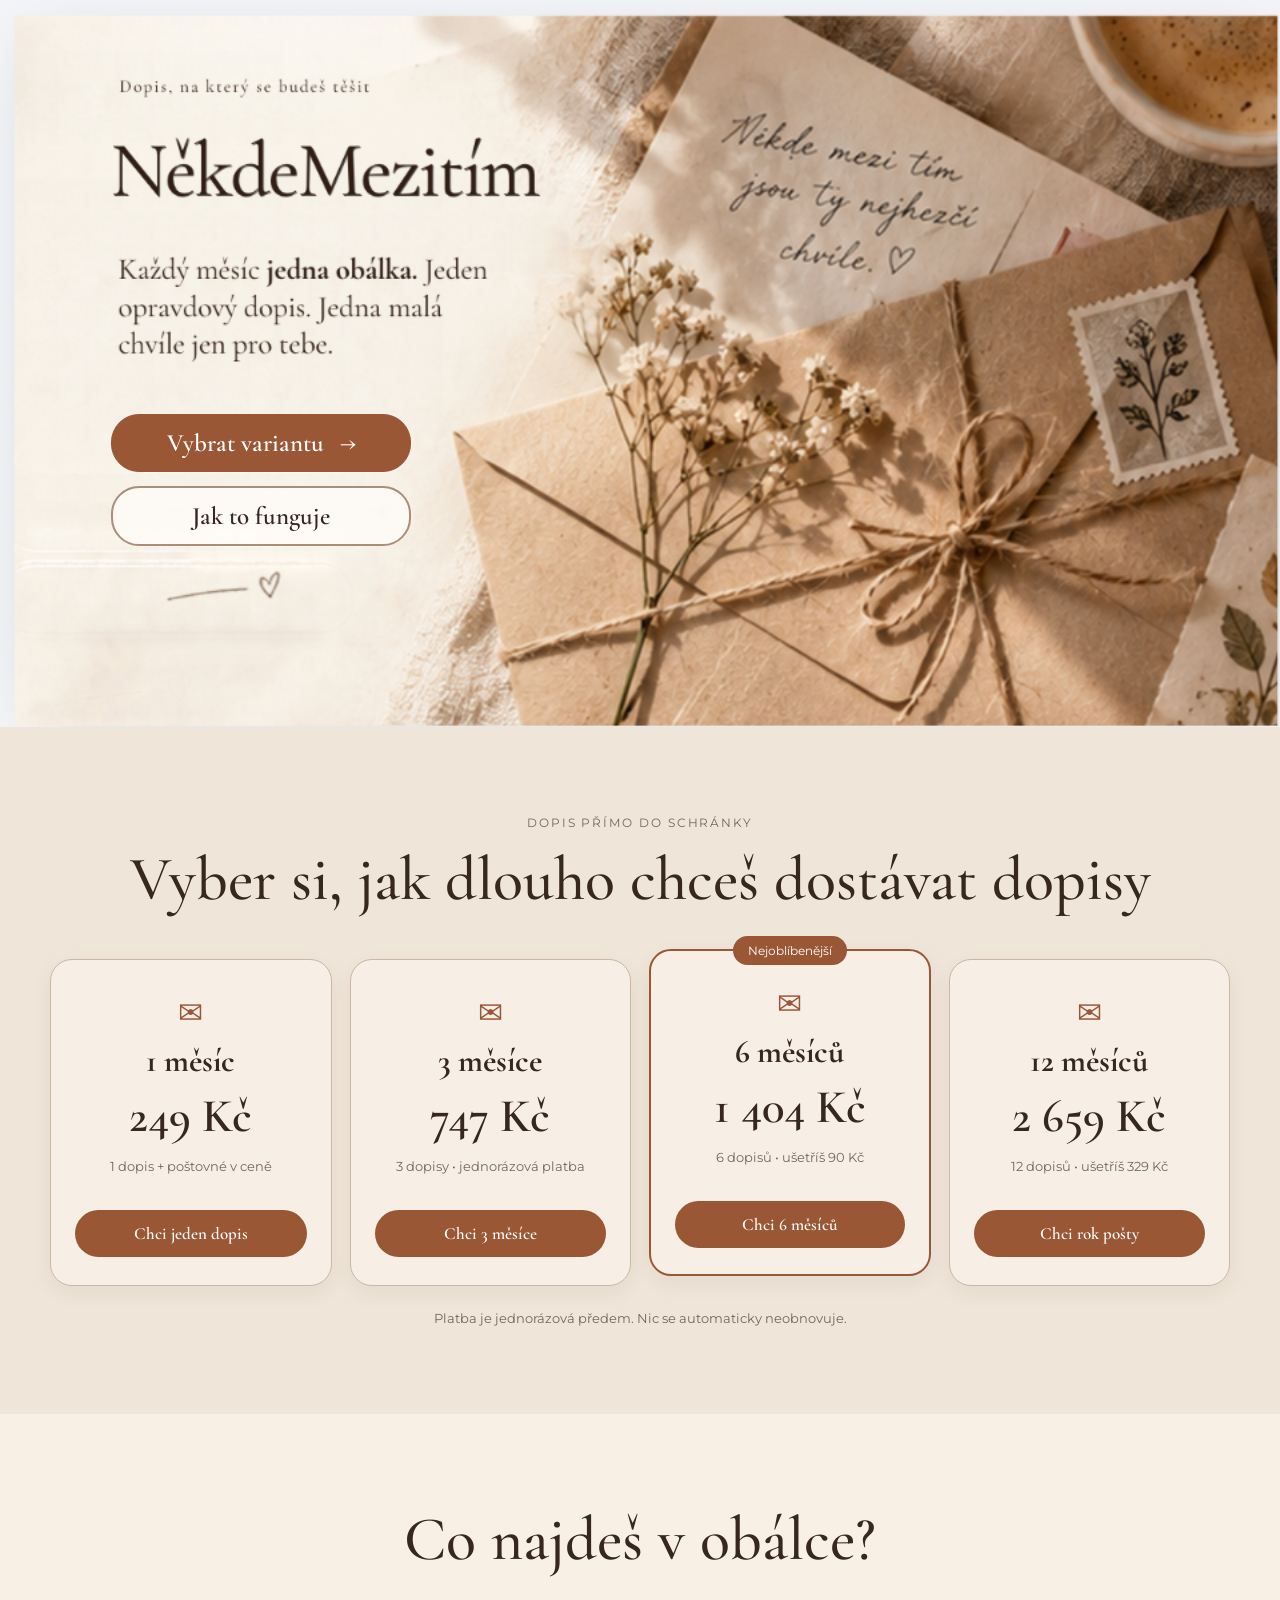
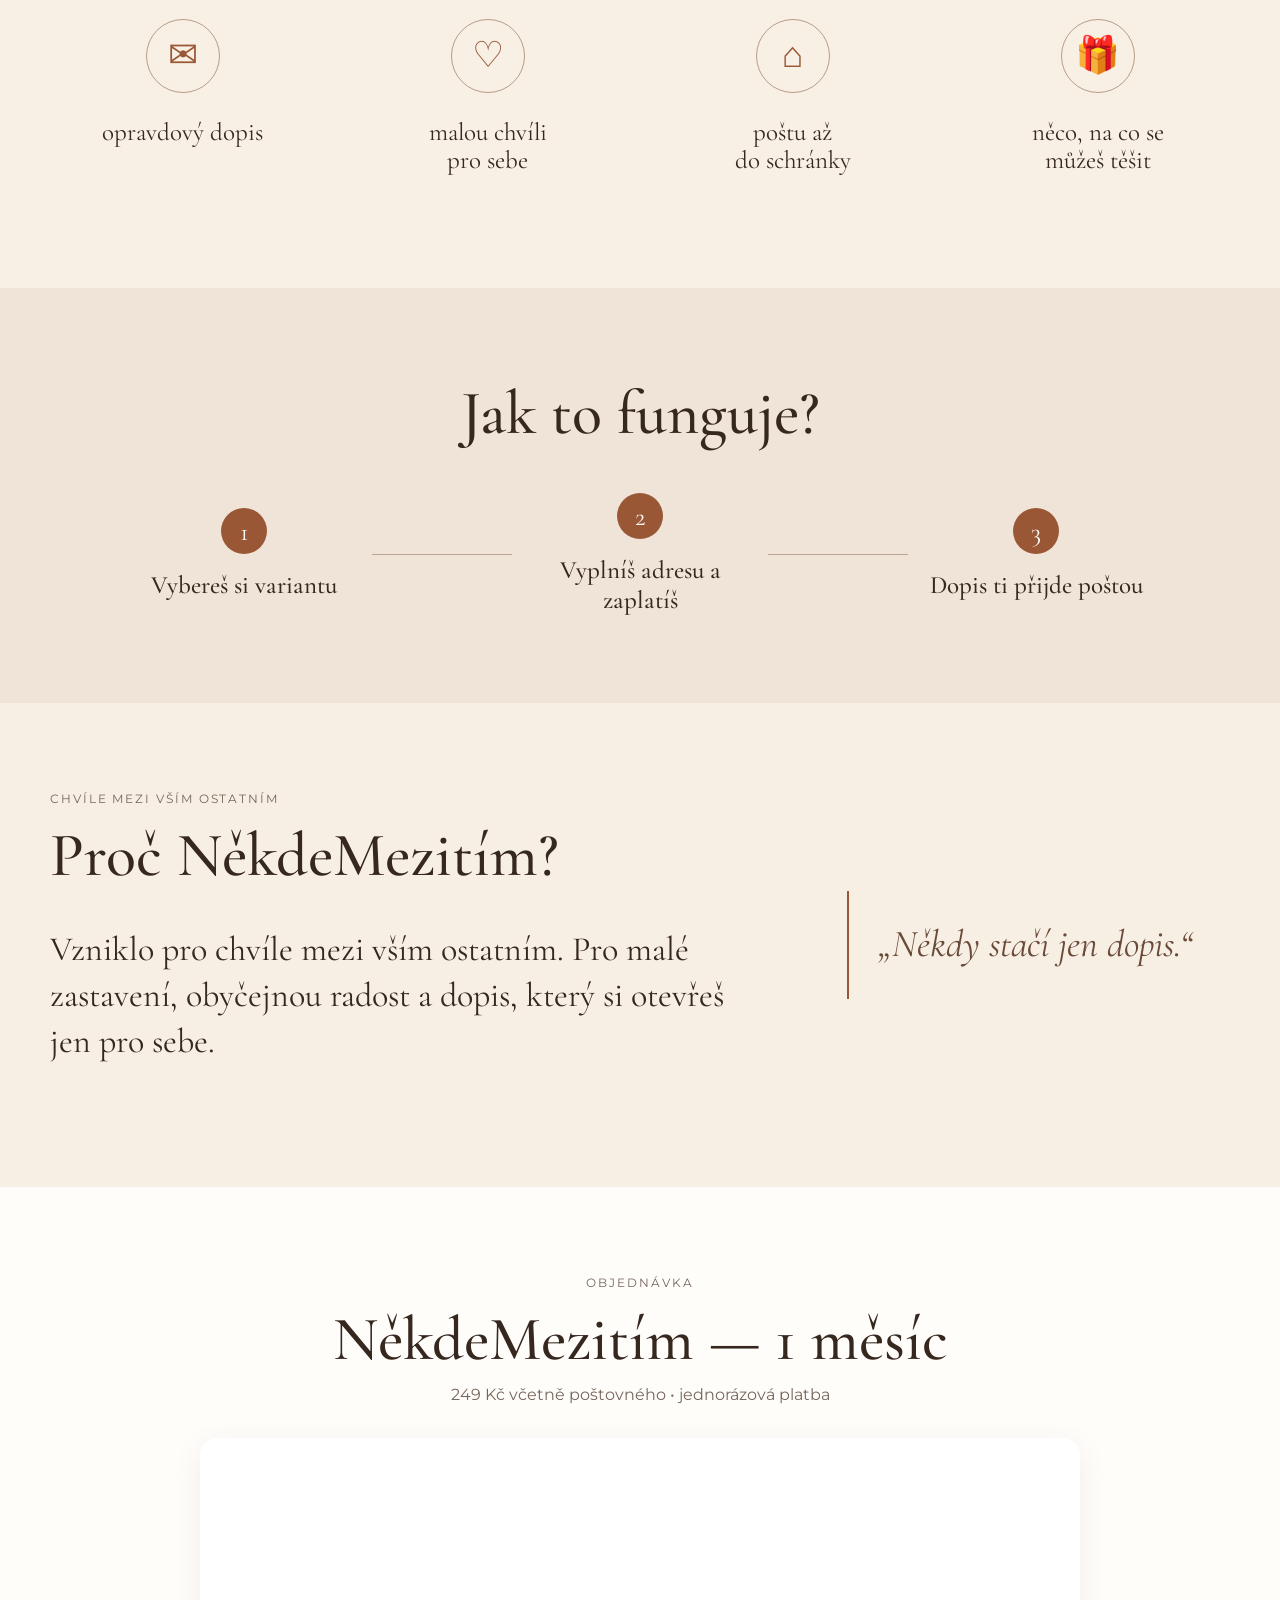
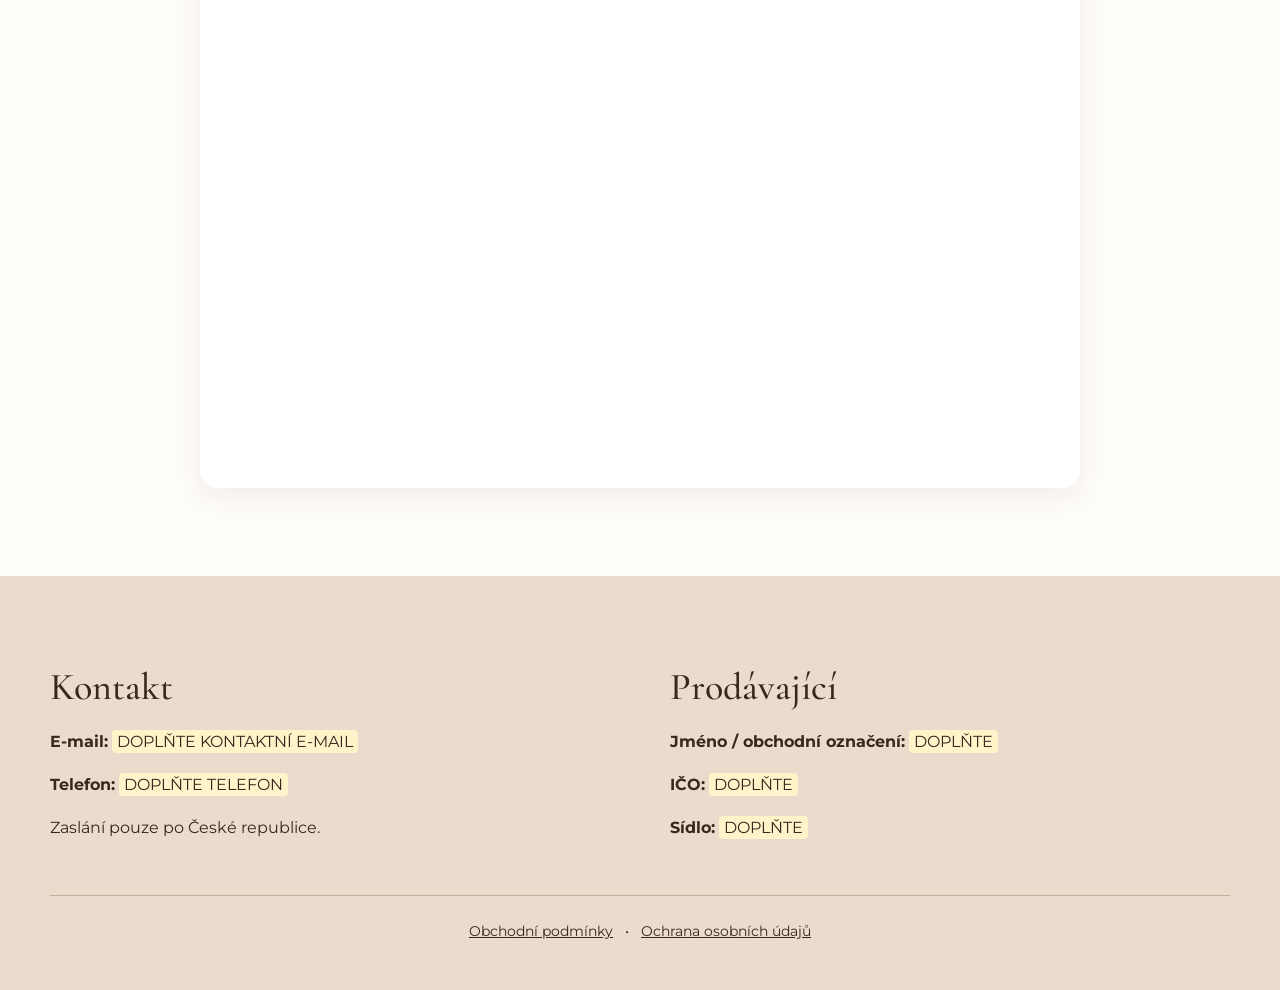
==== index.html @ 28ca68fe "Add files via upload" ====
<!doctype html>
<html lang="cs">
<head>
  <meta charset="utf-8">
  <meta name="viewport" content="width=device-width, initial-scale=1">
  <title>NěkdeMezitím — dopis, na který se budeš těšit</title>
  <meta name="description" content="Každý měsíc jedna obálka. Jeden opravdový dopis. Malá chvíle jen pro tebe.">
  <link rel="preconnect" href="https://form.simpleshop.cz">
  <link rel="stylesheet" href="styles.css">
</head>
<body>
  <main>
    <section class="hero" id="uvod" aria-label="NěkdeMezitím">
      <img src="assets/hero.png" alt="NěkdeMezitím — dopis v jemné béžové snail-mail estetice">
      <div class="hero-actions">
        <a class="btn btn-primary" href="#varianty">Vybrat variantu <span>→</span></a>
        <a class="btn btn-secondary" href="#jak-to-funguje">Jak to funguje</a>
      </div>
    </section>

    <section class="section pricing" id="varianty">
      <div class="container">
        <p class="eyebrow">Dopis přímo do schránky</p>
        <h2>Vyber si, jak dlouho chceš dostávat dopisy</h2>
        <div class="cards">
          <article class="card">
            <div class="stamp">✉</div>
            <h3>1 měsíc</h3>
            <div class="price">249 Kč</div>
            <p>1 dopis + poštovné v ceně</p>
            <button class="card-btn" data-form="Aa4YL">Chci jeden dopis</button>
          </article>

          <article class="card">
            <div class="stamp">✉</div>
            <h3>3 měsíce</h3>
            <div class="price">747 Kč</div>
            <p>3 dopisy • jednorázová platba</p>
            <button class="card-btn" data-form="oPR24">Chci 3 měsíce</button>
          </article>

          <article class="card featured">
            <div class="badge">Nejoblíbenější</div>
            <div class="stamp">✉</div>
            <h3>6 měsíců</h3>
            <div class="price">1 404 Kč</div>
            <p>6 dopisů • ušetříš 90 Kč</p>
            <button class="card-btn" data-form="0Ma5P">Chci 6 měsíců</button>
          </article>

          <article class="card">
            <div class="stamp">✉</div>
            <h3>12 měsíců</h3>
            <div class="price">2 659 Kč</div>
            <p>12 dopisů • ušetříš 329 Kč</p>
            <button class="card-btn" data-form="9XlzE">Chci rok pošty</button>
          </article>
        </div>
        <p class="fineprint">Platba je jednorázová předem. Nic se automaticky neobnovuje.</p>
      </div>
    </section>

    <section class="section envelope" id="co-v-obalkce">
      <div class="container">
        <h2>Co najdeš v obálce?</h2>
        <div class="benefits">
          <div class="benefit"><div class="icon">✉</div><p>opravdový dopis</p></div>
          <div class="benefit"><div class="icon">♡</div><p>malou chvíli<br>pro sebe</p></div>
          <div class="benefit"><div class="icon">⌂</div><p>poštu až<br>do schránky</p></div>
          <div class="benefit"><div class="icon">🎁</div><p>něco, na co se<br>můžeš těšit</p></div>
        </div>
      </div>
    </section>

    <section class="section how" id="jak-to-funguje">
      <div class="container">
        <h2>Jak to funguje?</h2>
        <div class="steps">
          <div class="step"><span>1</span><strong>Vybereš si variantu</strong></div>
          <div class="line"></div>
          <div class="step"><span>2</span><strong>Vyplníš adresu a zaplatíš</strong></div>
          <div class="line"></div>
          <div class="step"><span>3</span><strong>Dopis ti přijde poštou</strong></div>
        </div>
      </div>
    </section>

    <section class="section why">
      <div class="container why-grid">
        <div>
          <p class="eyebrow">Chvíle mezi vším ostatním</p>
          <h2>Proč NěkdeMezitím?</h2>
          <p class="lead">Vzniklo pro chvíle mezi vším ostatním. Pro malé zastavení, obyčejnou radost a dopis, který si otevřeš jen pro sebe.</p>
        </div>
        <blockquote>„Někdy stačí jen dopis.“</blockquote>
      </div>
    </section>

    <section class="section order" id="objednavka">
      <div class="container narrow">
        <p class="eyebrow">Objednávka</p>
        <h2 id="order-heading">NěkdeMezitím — 1 měsíc</h2>
        <p id="order-note">249 Kč včetně poštovného • jednorázová platba</p>

        <div id="form-host" class="form-host">
          <div data-SimpleShopForm="Aa4YL"></div>
        </div>

        <noscript>
          Pro objednávku je potřeba povolit JavaScript.
        </noscript>
      </div>
    </section>

    <section class="section info" id="kontakt">
      <div class="container info-grid">
        <div>
          <h2>Kontakt</h2>
          <p><strong>E-mail:</strong> <span class="todo">DOPLŇTE KONTAKTNÍ E-MAIL</span></p>
          <p><strong>Telefon:</strong> <span class="todo">DOPLŇTE TELEFON</span></p>
          <p>Zaslání pouze po České republice.</p>
        </div>
        <div>
          <h2>Prodávající</h2>
          <p><strong>Jméno / obchodní označení:</strong> <span class="todo">DOPLŇTE</span></p>
          <p><strong>IČO:</strong> <span class="todo">DOPLŇTE</span></p>
          <p><strong>Sídlo:</strong> <span class="todo">DOPLŇTE</span></p>
        </div>
      </div>
      <div class="container legal">
        <a href="https://storage-panda.vyfakturuj.cz/company/0/105/105073/op/obchodni-podminky-nekdemezitim.pdf?v=1791972075" target="_blank" rel="noopener">Obchodní podmínky</a>
        <span>•</span>
        <a href="https://canva.link/0u3glng6o15reeq" target="_blank" rel="noopener">Ochrana osobních údajů</a>
      </div>
    </section>
  </main>

  <script>
    // Load SimpleShop once.
    (function(i,s,o,g,r,a,m){
      i[r]=i[r]||function(){(i[r].q=i[r].q||[]).push(arguments)};
      i[r].l=1*new Date();
      a=s.createElement(o); m=s.getElementsByTagName(o)[0];
      a.async=1; a.src=g; m.parentNode.insertBefore(a,m);
    })(window,document,"script","https://form.simpleshop.cz/prj/js/SimpleShopService.js","sss");

    const plans = {
      Aa4YL: { title: "NěkdeMezitím — 1 měsíc", note: "249 Kč včetně poštovného • jednorázová platba" },
      oPR24: { title: "NěkdeMezitím — 3 měsíce", note: "747 Kč celkem • 3 dopisy • jednorázová platba" },
      "0Ma5P": { title: "NěkdeMezitím — 6 měsíců", note: "1 404 Kč celkem • 6 dopisů • jednorázová platba" },
      "9XlzE": { title: "NěkdeMezitím — 12 měsíců", note: "2 659 Kč celkem • 12 dopisů • jednorázová platba" }
    };

    // Initial embedded form.
    sss("createForm", "Aa4YL");

    function showForm(id) {
      const host = document.getElementById("form-host");
      const plan = plans[id];
      document.getElementById("order-heading").textContent = plan.title;
      document.getElementById("order-note").textContent = plan.note;

      host.innerHTML = '<div data-SimpleShopForm="' + id + '"></div>';
      sss("createForm", id);
      document.getElementById("objednavka").scrollIntoView({behavior:"smooth", block:"start"});
    }

    document.querySelectorAll("[data-form]").forEach(btn => {
      btn.addEventListener("click", () => showForm(btn.dataset.form));
    });
  </script>
</body>
</html>
---- styles.css ----
@import url('https://fonts.googleapis.com/css2?family=Cormorant+Garamond:wght@400;500;600&family=Montserrat:wght@400;500;600&display=swap');

:root{
  --paper:#f6f0e7;
  --paper-2:#fbf8f2;
  --ink:#36271f;
  --muted:#77665b;
  --rust:#9a5735;
  --rust-dark:#7f452d;
  --line:#cbb9a8;
  --white:#fffdfa;
}
*{box-sizing:border-box}
html{scroll-behavior:smooth}
body{margin:0;background:var(--paper);color:var(--ink);font-family:Montserrat,Arial,sans-serif}
img{display:block;max-width:100%}
a{color:inherit}
.hero{position:relative;max-width:1366px;margin:0 auto;background:var(--paper)}
.hero>img{width:100%;height:auto}
.hero-actions{position:absolute;left:8.7%;top:57%;display:flex;flex-direction:column;gap:14px;width:min(300px,28vw)}
.btn{display:flex;align-items:center;justify-content:center;min-height:54px;border-radius:28px;padding:13px 24px;text-decoration:none;font-family:"Cormorant Garamond",serif;font-size:25px;font-weight:600;transition:.18s ease}
.btn-primary{background:var(--rust);color:#fff;border:1px solid var(--rust)}
.btn-primary:hover{background:var(--rust-dark);transform:translateY(-1px)}
.btn-primary span{margin-left:16px}
.btn-secondary{background:rgba(255,253,250,.78);border:2px solid #a98e7a;color:var(--ink)}
.btn-secondary:hover{background:#fff}

.section{padding:88px 24px}
.container{width:min(1180px,100%);margin:0 auto}
.narrow{width:min(880px,100%)}
h2{font-family:"Cormorant Garamond",serif;font-size:clamp(38px,5vw,62px);font-weight:500;text-align:center;margin:0 0 42px}
.eyebrow{text-align:center;text-transform:uppercase;letter-spacing:.16em;font-size:12px;color:var(--muted);margin:0 0 12px}
.lead{font-family:"Cormorant Garamond",serif;font-size:clamp(24px,3vw,34px);line-height:1.35}
.pricing{background:#efe5d8}
.cards{display:grid;grid-template-columns:repeat(4,1fr);gap:18px}
.card{position:relative;background:#f7efe5;border:1px solid #ccb7a5;border-radius:22px;padding:34px 24px 26px;text-align:center;box-shadow:0 7px 22px rgba(67,43,29,.06)}
.card.featured{transform:translateY(-10px);border:2px solid var(--rust)}
.badge{position:absolute;top:-15px;left:50%;transform:translateX(-50%);background:var(--rust);color:white;border-radius:20px;padding:7px 15px;font-size:12px;white-space:nowrap}
.stamp{font-size:30px;color:var(--rust);margin-bottom:10px}
.card h3{font-family:"Cormorant Garamond",serif;font-size:32px;margin:8px 0}
.price{font-family:"Cormorant Garamond",serif;font-size:47px;font-weight:600;margin:6px 0}
.card p{font-size:13px;line-height:1.5;min-height:40px;color:var(--muted)}
.card-btn{width:100%;border:0;background:var(--rust);color:white;border-radius:24px;padding:13px 12px;font:600 17px "Cormorant Garamond",serif;cursor:pointer}
.card-btn:hover{background:var(--rust-dark)}
.fineprint{text-align:center;color:var(--muted);font-size:13px;margin:24px 0 0}
.envelope{background:#f8f0e5}
.benefits{display:grid;grid-template-columns:repeat(4,1fr);gap:40px;text-align:center}
.icon{width:74px;height:74px;border:1px solid #b89d88;border-radius:50%;display:grid;place-items:center;margin:0 auto 16px;font:36px "Cormorant Garamond",serif;color:var(--rust)}
.benefit p{font-family:"Cormorant Garamond",serif;font-size:25px;line-height:1.15}
.how{background:#efe4d7}
.steps{display:flex;align-items:center;justify-content:center;gap:18px}
.step{display:flex;flex-direction:column;align-items:center;text-align:center;width:220px}
.step span{width:46px;height:46px;border-radius:50%;display:grid;place-items:center;background:var(--rust);color:white;font-family:"Cormorant Garamond",serif;font-size:26px;margin-bottom:16px}
.step strong{font-family:"Cormorant Garamond",serif;font-size:25px;font-weight:500}
.line{height:1px;background:#bca693;flex:1;max-width:140px}
.why{background:#f7efe4}
.why-grid{display:grid;grid-template-columns:1.5fr .8fr;gap:80px;align-items:center}
.why h2{text-align:left;margin-bottom:20px}
.why .eyebrow{text-align:left}
blockquote{font:italic 38px/1.25 "Cormorant Garamond",serif;margin:0;padding:30px;border-left:2px solid var(--rust);color:#6a4a38}
.order{background:#fffdfa}
.order h2{margin-bottom:8px}
#order-note{text-align:center;color:var(--muted);margin:0 0 34px}
.form-host{min-height:650px;background:white;border-radius:18px;padding:12px;box-shadow:0 8px 30px rgba(67,43,29,.08)}
.info{background:#eadbcc;padding-bottom:50px}
.info-grid{display:grid;grid-template-columns:1fr 1fr;gap:60px}
.info h2{text-align:left;font-size:38px;margin-bottom:18px}
.info p{line-height:1.7}
.todo{background:#fff4c9;padding:2px 5px;border-radius:4px}
.legal{margin-top:38px;padding-top:26px;border-top:1px solid #c4ae9c;display:flex;gap:12px;justify-content:center;flex-wrap:wrap;font-size:14px}

@media(max-width:900px){
  .hero-actions{left:7%;top:58%;width:32vw;gap:8px}
  .btn{font-size:18px;min-height:42px;padding:9px 13px}
  .cards{grid-template-columns:repeat(2,1fr)}
  .benefits{grid-template-columns:repeat(2,1fr)}
  .why-grid{grid-template-columns:1fr}
  .info-grid{grid-template-columns:1fr}
}
@media(max-width:620px){
  .section{padding:58px 18px}
  .hero{overflow:hidden}
  .hero>img{width:150%;max-width:none;transform:translateX(-2%);}
  .hero-actions{position:static;width:auto;padding:16px 18px 22px;background:#f6f0e7}
  .btn{font-size:20px}
  .cards{grid-template-columns:1fr}
  .card.featured{transform:none}
  .benefits{grid-template-columns:1fr 1fr;gap:16px}
  .steps{flex-direction:column}
  .line{height:42px;width:1px}
  h2{margin-bottom:28px}
  .form-host{padding:4px}
}
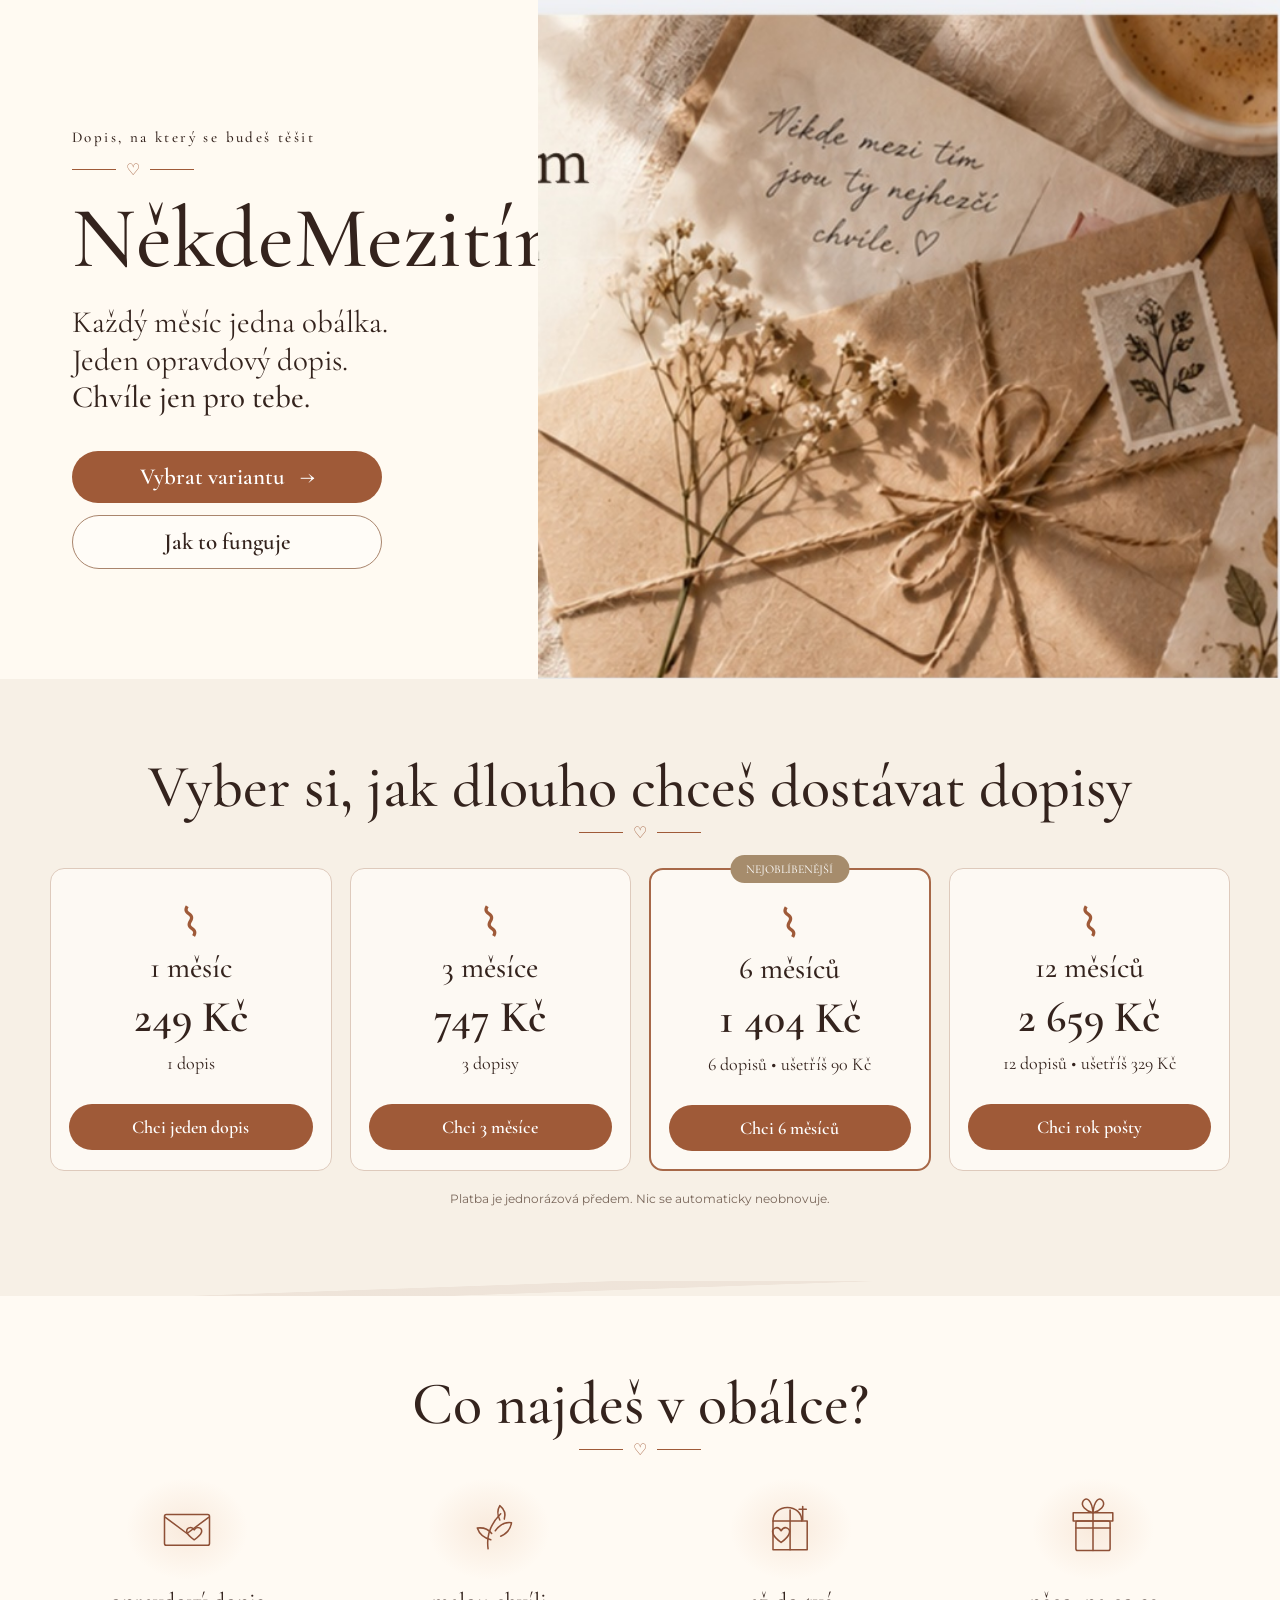
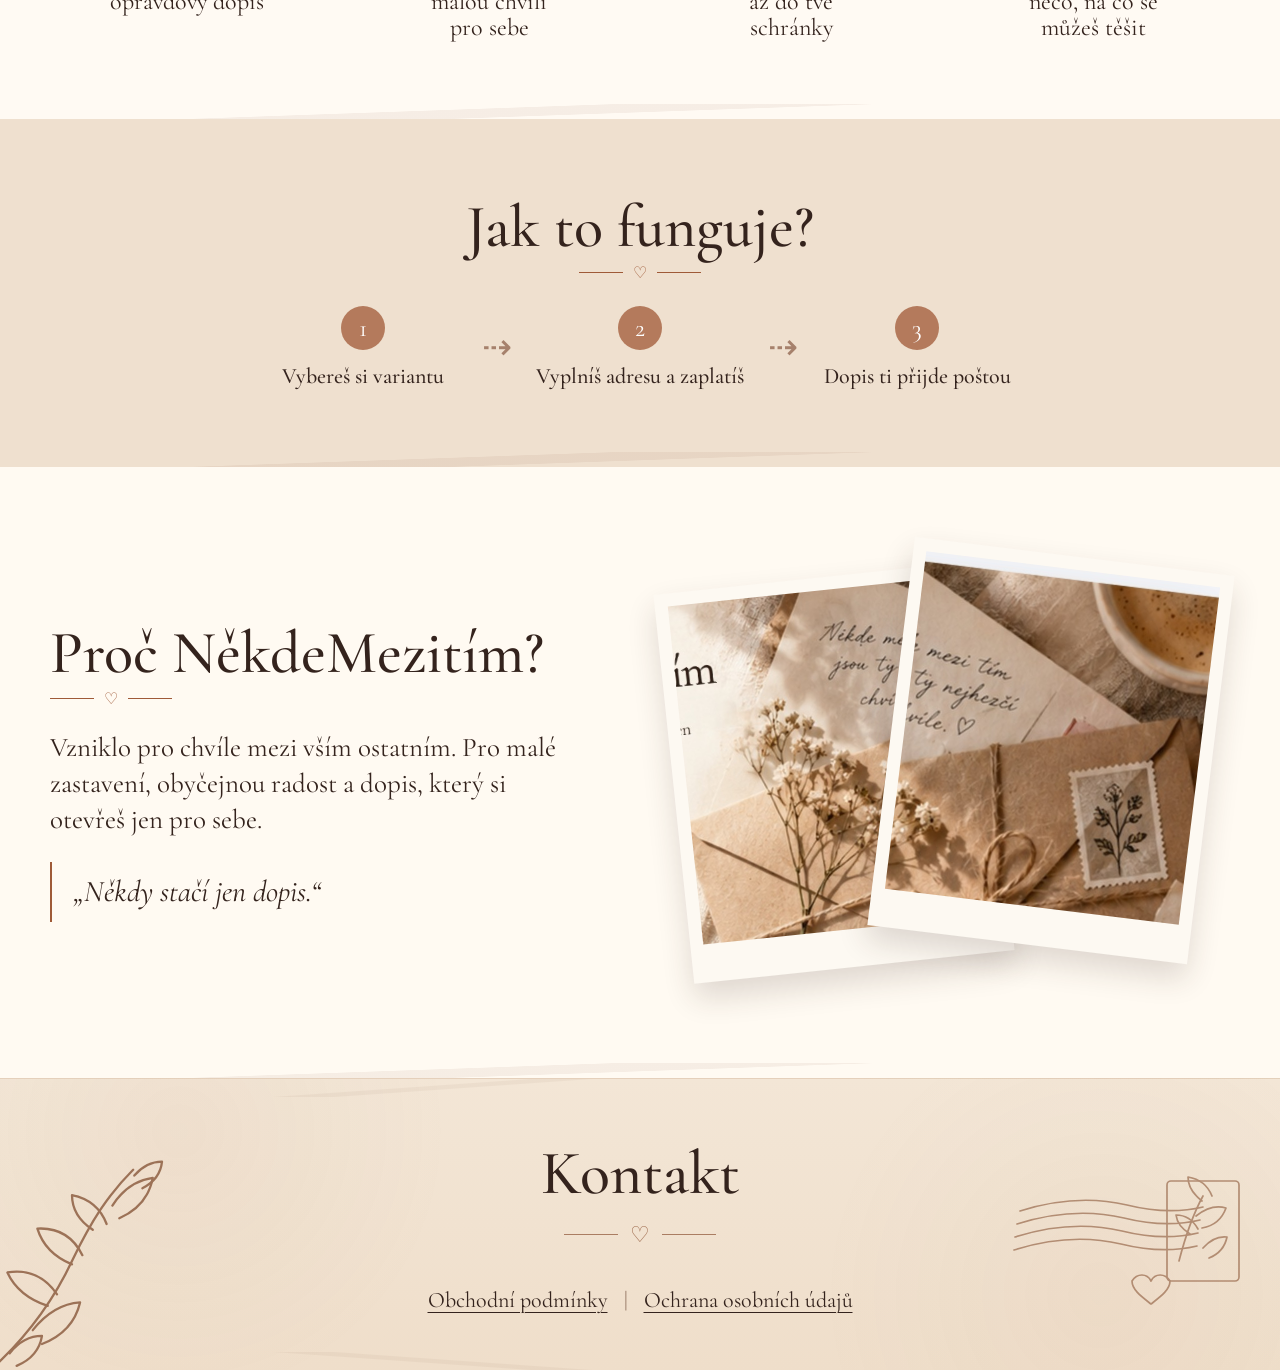
==== commit a60b90cd: "Add files via upload" ====
--- a/index.html
+++ b/index.html
@@ -4,170 +4,275 @@
   <meta charset="utf-8">
   <meta name="viewport" content="width=device-width, initial-scale=1">
   <title>NěkdeMezitím — dopis, na který se budeš těšit</title>
-  <meta name="description" content="Každý měsíc jedna obálka. Jeden opravdový dopis. Malá chvíle jen pro tebe.">
+  <meta name="description" content="Každý měsíc jedna obálka. Jeden opravdový dopis. Chvíle jen pro tebe.">
+  <link rel="preconnect" href="https://fonts.googleapis.com">
+  <link rel="preconnect" href="https://fonts.gstatic.com" crossorigin>
   <link rel="preconnect" href="https://form.simpleshop.cz">
   <link rel="stylesheet" href="styles.css">
 </head>
 <body>
-  <main>
-    <section class="hero" id="uvod" aria-label="NěkdeMezitím">
-      <img src="assets/hero.png" alt="NěkdeMezitím — dopis v jemné béžové snail-mail estetice">
+<main>
+
+  <section class="hero" id="uvod">
+    <div class="hero-copy">
+      <p class="kicker">Dopis, na který se budeš těšit</p>
+      <div class="tiny-rule"><span></span>♡<span></span></div>
+      <h1>NěkdeMezitím</h1>
+      <p class="hero-lead">
+        Každý měsíc jedna obálka.<br>
+        Jeden opravdový dopis.<br>
+        <strong>Chvíle jen pro tebe.</strong>
+      </p>
       <div class="hero-actions">
         <a class="btn btn-primary" href="#varianty">Vybrat variantu <span>→</span></a>
         <a class="btn btn-secondary" href="#jak-to-funguje">Jak to funguje</a>
       </div>
-    </section>
-
-    <section class="section pricing" id="varianty">
-      <div class="container">
-        <p class="eyebrow">Dopis přímo do schránky</p>
-        <h2>Vyber si, jak dlouho chceš dostávat dopisy</h2>
-        <div class="cards">
-          <article class="card">
-            <div class="stamp">✉</div>
-            <h3>1 měsíc</h3>
-            <div class="price">249 Kč</div>
-            <p>1 dopis + poštovné v ceně</p>
-            <button class="card-btn" data-form="Aa4YL">Chci jeden dopis</button>
-          </article>
-
-          <article class="card">
-            <div class="stamp">✉</div>
-            <h3>3 měsíce</h3>
-            <div class="price">747 Kč</div>
-            <p>3 dopisy • jednorázová platba</p>
-            <button class="card-btn" data-form="oPR24">Chci 3 měsíce</button>
-          </article>
-
-          <article class="card featured">
-            <div class="badge">Nejoblíbenější</div>
-            <div class="stamp">✉</div>
-            <h3>6 měsíců</h3>
-            <div class="price">1 404 Kč</div>
-            <p>6 dopisů • ušetříš 90 Kč</p>
-            <button class="card-btn" data-form="0Ma5P">Chci 6 měsíců</button>
-          </article>
-
-          <article class="card">
-            <div class="stamp">✉</div>
-            <h3>12 měsíců</h3>
-            <div class="price">2 659 Kč</div>
-            <p>12 dopisů • ušetříš 329 Kč</p>
-            <button class="card-btn" data-form="9XlzE">Chci rok pošty</button>
-          </article>
-        </div>
-        <p class="fineprint">Platba je jednorázová předem. Nic se automaticky neobnovuje.</p>
-      </div>
-    </section>
-
-    <section class="section envelope" id="co-v-obalkce">
-      <div class="container">
-        <h2>Co najdeš v obálce?</h2>
-        <div class="benefits">
-          <div class="benefit"><div class="icon">✉</div><p>opravdový dopis</p></div>
-          <div class="benefit"><div class="icon">♡</div><p>malou chvíli<br>pro sebe</p></div>
-          <div class="benefit"><div class="icon">⌂</div><p>poštu až<br>do schránky</p></div>
-          <div class="benefit"><div class="icon">🎁</div><p>něco, na co se<br>můžeš těšit</p></div>
-        </div>
-      </div>
-    </section>
-
-    <section class="section how" id="jak-to-funguje">
-      <div class="container">
-        <h2>Jak to funguje?</h2>
-        <div class="steps">
-          <div class="step"><span>1</span><strong>Vybereš si variantu</strong></div>
-          <div class="line"></div>
-          <div class="step"><span>2</span><strong>Vyplníš adresu a zaplatíš</strong></div>
-          <div class="line"></div>
-          <div class="step"><span>3</span><strong>Dopis ti přijde poštou</strong></div>
-        </div>
-      </div>
-    </section>
-
-    <section class="section why">
-      <div class="container why-grid">
-        <div>
-          <p class="eyebrow">Chvíle mezi vším ostatním</p>
-          <h2>Proč NěkdeMezitím?</h2>
-          <p class="lead">Vzniklo pro chvíle mezi vším ostatním. Pro malé zastavení, obyčejnou radost a dopis, který si otevřeš jen pro sebe.</p>
-        </div>
+    </div>
+    <div class="hero-photo">
+      <img src="assets/hero.jpg" alt="Obálka NěkdeMezitím s květinami">
+    </div>
+  </section>
+
+  <section class="section pricing" id="varianty">
+    <div class="container">
+      <h2>Vyber si, jak dlouho chceš dostávat dopisy</h2>
+      <div class="ornament"><span></span>♡<span></span></div>
+
+      <div class="cards">
+        <article class="card">
+          <div class="botanical">⌇</div>
+          <h3>1 měsíc</h3>
+          <div class="price">249 Kč</div>
+          <p>1 dopis</p>
+          <a class="card-btn" data-plan="one" href="https://form.simpleshop.cz/Aa4YL/buy/">Chci jeden dopis</a>
+        </article>
+
+        <article class="card">
+          <div class="botanical">⌇</div>
+          <h3>3 měsíce</h3>
+          <div class="price">747 Kč</div>
+          <p>3 dopisy</p>
+          <a class="card-btn" data-plan="three" href="https://form.simpleshop.cz/oPR24/buy/">Chci 3 měsíce</a>
+        </article>
+
+        <article class="card featured">
+          <div class="badge">NEJOBLÍBENĚJŠÍ</div>
+          <div class="botanical">⌇</div>
+          <h3>6 měsíců</h3>
+          <div class="price">1 404 Kč</div>
+          <p>6 dopisů • ušetříš 90 Kč</p>
+          <a class="card-btn" data-plan="six" href="https://form.simpleshop.cz/0Ma5P/buy/">Chci 6 měsíců</a>
+        </article>
+
+        <article class="card">
+          <div class="botanical">⌇</div>
+          <h3>12 měsíců</h3>
+          <div class="price">2 659 Kč</div>
+          <p>12 dopisů • ušetříš 329 Kč</p>
+          <a class="card-btn" data-plan="twelve" href="https://form.simpleshop.cz/9XlzE/buy/">Chci rok pošty</a>
+        </article>
+      </div>
+      <p class="fineprint">Platba je jednorázová předem. Nic se automaticky neobnovuje.</p>
+    </div>
+  </section>
+
+  <section class="section envelope">
+    <div class="container">
+      <h2>Co najdeš v obálce?</h2>
+      <div class="ornament"><span></span>♡<span></span></div>
+      <div class="benefits">
+
+        <div class="benefit">
+          <div class="wash">
+            <svg viewBox="0 0 80 80" aria-hidden="true">
+              <rect x="15" y="24" width="50" height="34" rx="2"/>
+              <path d="M16 27 40 45 64 27"/>
+              <path d="M48 41c3-5 10-2 8 3-1 3-5 6-8 8-3-2-7-5-8-8-2-5 5-8 8-3Z"/>
+            </svg>
+          </div>
+          <p>opravdový dopis</p>
+        </div>
+
+        <div class="benefit">
+          <div class="wash">
+            <svg viewBox="0 0 80 80" aria-hidden="true">
+              <path d="M39 62c-2-14 2-27 14-39"/>
+              <path d="M42 52c-8-2-13-7-15-13 7-1 12 1 16 6"/>
+              <path d="M47 42c5-7 11-10 18-9-1 7-5 12-12 15"/>
+              <path d="M52 30c-3-6-3-11 0-16 5 4 7 9 5 15"/>
+            </svg>
+          </div>
+          <p>malou chvíli<br>pro sebe</p>
+        </div>
+
+        <div class="benefit">
+          <div class="wash">
+            <svg viewBox="0 0 80 80" aria-hidden="true">
+              <path d="M20 31h38v32H20z"/>
+              <path d="M20 31c0-9 7-15 16-15s16 6 16 15"/>
+              <path d="M39 19v44"/>
+              <path d="M29 42c4-7 11-2 9 3-1 4-5 7-9 10-4-3-8-6-9-10-2-5 5-10 9-3Z"/>
+              <path d="M53 15v15"/>
+              <path d="M49 18h8"/>
+            </svg>
+          </div>
+          <p>až do tvé<br>schránky</p>
+        </div>
+
+        <div class="benefit">
+          <div class="wash">
+            <svg viewBox="0 0 80 80" aria-hidden="true">
+              <rect x="21" y="31" width="38" height="33" rx="2"/>
+              <path d="M18 31h44v-9H18z"/>
+              <path d="M40 22v42"/>
+              <path d="M21 39h38"/>
+              <path d="M40 22c-8-2-14-8-11-13 4-6 10 0 11 13Z"/>
+              <path d="M40 22c8-2 14-8 11-13-4-6-10 0-11 13Z"/>
+            </svg>
+          </div>
+          <p>něco, na co se<br>můžeš těšit</p>
+        </div>
+
+      </div>
+    </div>
+  </section>
+
+  <section class="section how" id="jak-to-funguje">
+    <div class="container">
+      <h2>Jak to funguje?</h2>
+      <div class="ornament"><span></span>♡<span></span></div>
+      <div class="steps">
+        <div class="step"><span>1</span><strong>Vybereš si variantu</strong></div>
+        <div class="dash">⇢</div>
+        <div class="step"><span>2</span><strong>Vyplníš adresu a zaplatíš</strong></div>
+        <div class="dash">⇢</div>
+        <div class="step"><span>3</span><strong>Dopis ti přijde poštou</strong></div>
+      </div>
+    </div>
+  </section>
+
+  <section class="section why">
+    <div class="container why-grid">
+      <div class="why-copy">
+        <h2>Proč NěkdeMezitím?</h2>
+        <div class="ornament left-ornament"><span></span>♡<span></span></div>
+        <p class="lead">Vzniklo pro chvíle mezi vším ostatním. Pro malé zastavení, obyčejnou radost a dopis, který si otevřeš jen pro sebe.</p>
         <blockquote>„Někdy stačí jen dopis.“</blockquote>
       </div>
-    </section>
-
-    <section class="section order" id="objednavka">
-      <div class="container narrow">
-        <p class="eyebrow">Objednávka</p>
-        <h2 id="order-heading">NěkdeMezitím — 1 měsíc</h2>
-        <p id="order-note">249 Kč včetně poštovného • jednorázová platba</p>
-
-        <div id="form-host" class="form-host">
-          <div data-SimpleShopForm="Aa4YL"></div>
-        </div>
-
-        <noscript>
-          Pro objednávku je potřeba povolit JavaScript.
-        </noscript>
-      </div>
-    </section>
-
-    <section class="section info" id="kontakt">
-      <div class="container info-grid">
-        <div>
-          <h2>Kontakt</h2>
-          <p><strong>E-mail:</strong> <span class="todo">DOPLŇTE KONTAKTNÍ E-MAIL</span></p>
-          <p><strong>Telefon:</strong> <span class="todo">DOPLŇTE TELEFON</span></p>
-          <p>Zaslání pouze po České republice.</p>
-        </div>
-        <div>
-          <h2>Prodávající</h2>
-          <p><strong>Jméno / obchodní označení:</strong> <span class="todo">DOPLŇTE</span></p>
-          <p><strong>IČO:</strong> <span class="todo">DOPLŇTE</span></p>
-          <p><strong>Sídlo:</strong> <span class="todo">DOPLŇTE</span></p>
-        </div>
-      </div>
-      <div class="container legal">
+
+      <div class="polaroids" aria-label="NěkdeMezitím atmosféra">
+        <figure class="polaroid p1"><img src="assets/why-1.jpg" alt=""></figure>
+        <figure class="polaroid p2"><img src="assets/why-2.jpg" alt=""></figure>
+      </div>
+    </div>
+  </section>
+
+  <footer class="footer">
+    <svg class="footer-sprig footer-sprig-left" viewBox="0 0 260 190" aria-hidden="true">
+      <path d="M8 182C42 151 63 120 78 88c17-35 31-57 53-79"/>
+      <path d="M57 127c-18-6-29-16-35-29 18-3 33 4 43 19"/>
+      <path d="M78 91c-17-7-26-18-30-31 18-1 31 7 39 23"/>
+      <path d="M96 61c-12-8-18-18-18-30 15 3 25 12 30 25"/>
+      <path d="M113 40c9-14 21-22 35-24-3 16-13 28-29 35"/>
+      <path d="M132 14c7-8 15-12 24-12-1 10-7 18-17 23"/>
+      <path d="M44 148c12-15 26-23 41-24-4 17-15 29-33 36"/>
+      <path d="M24 168c8-10 17-15 28-15-2 12-10 21-22 26"/>
+    </svg>
+
+    <div class="footer-center">
+      <a class="footer-contact" href="https://nekdemezi.my.canva.site/" target="_blank" rel="noopener">Kontakt</a>
+      <div class="footer-ornament"><span></span>♡<span></span></div>
+
+      <nav class="footer-legal" aria-label="Právní odkazy">
         <a href="https://storage-panda.vyfakturuj.cz/company/0/105/105073/op/obchodni-podminky-nekdemezitim.pdf?v=1791972075" target="_blank" rel="noopener">Obchodní podmínky</a>
-        <span>•</span>
+        <span>|</span>
         <a href="https://canva.link/0u3glng6o15reeq" target="_blank" rel="noopener">Ochrana osobních údajů</a>
-      </div>
-    </section>
-  </main>
-
-  <script>
-    // Load SimpleShop once.
-    (function(i,s,o,g,r,a,m){
-      i[r]=i[r]||function(){(i[r].q=i[r].q||[]).push(arguments)};
-      i[r].l=1*new Date();
-      a=s.createElement(o); m=s.getElementsByTagName(o)[0];
-      a.async=1; a.src=g; m.parentNode.insertBefore(a,m);
-    })(window,document,"script","https://form.simpleshop.cz/prj/js/SimpleShopService.js","sss");
-
-    const plans = {
-      Aa4YL: { title: "NěkdeMezitím — 1 měsíc", note: "249 Kč včetně poštovného • jednorázová platba" },
-      oPR24: { title: "NěkdeMezitím — 3 měsíce", note: "747 Kč celkem • 3 dopisy • jednorázová platba" },
-      "0Ma5P": { title: "NěkdeMezitím — 6 měsíců", note: "1 404 Kč celkem • 6 dopisů • jednorázová platba" },
-      "9XlzE": { title: "NěkdeMezitím — 12 měsíců", note: "2 659 Kč celkem • 12 dopisů • jednorázová platba" }
-    };
-
-    // Initial embedded form.
-    sss("createForm", "Aa4YL");
-
-    function showForm(id) {
-      const host = document.getElementById("form-host");
-      const plan = plans[id];
-      document.getElementById("order-heading").textContent = plan.title;
-      document.getElementById("order-note").textContent = plan.note;
-
-      host.innerHTML = '<div data-SimpleShopForm="' + id + '"></div>';
-      sss("createForm", id);
-      document.getElementById("objednavka").scrollIntoView({behavior:"smooth", block:"start"});
-    }
-
-    document.querySelectorAll("[data-form]").forEach(btn => {
-      btn.addEventListener("click", () => showForm(btn.dataset.form));
-    });
-  </script>
+      </nav>
+    </div>
+
+    <svg class="footer-postmark" viewBox="0 0 250 170" aria-hidden="true">
+      <path d="M8 45c38-12 73-14 107-6 28 7 51 8 76 2"/>
+      <path d="M5 58c38-12 73-14 107-6 28 7 51 8 76 2"/>
+      <path d="M3 71c38-12 73-14 107-6 28 7 51 8 76 2"/>
+      <path d="M2 84c38-12 73-14 107-6 28 7 51 8 76 2"/>
+      <rect x="155" y="15" width="72" height="100" rx="4"/>
+      <path d="M167 95c7-27 13-45 24-65"/>
+      <path d="M190 35c-9-7-14-15-14-24 12 2 20 9 24 19"/>
+      <path d="M184 50c10-8 20-11 30-8-4 11-12 18-24 20"/>
+      <path d="M178 68c-8-5-13-11-14-19 10 0 17 5 22 14"/>
+      <path d="M191 82c7-8 15-12 24-11-2 10-8 17-18 21"/>
+      <path d="M120 115c5-8 15-8 19 0 4-8 14-8 19 0 0 9-10 16-19 23-9-7-19-14-19-23Z"/>
+    </svg>
+  </footer>
+
+</main>
+
+<!--
+  SimpleShop formuláře jsou stále vložené přímo na tomto webu.
+  Kliknutí na prodejní tlačítko otevře příslušný formulář v modálním okně.
+  href zároveň obsahuje přímý /buy/ odkaz jako záložní funkci.
+-->
+<div class="modal" id="buy-modal" aria-hidden="true">
+  <div class="modal-bg" data-close></div>
+  <div class="modal-box" role="dialog" aria-modal="true">
+    <button class="modal-close" data-close aria-label="Zavřít">×</button>
+
+    <div class="form-panel" data-form="one">
+      <div data-SimpleShopForm="Aa4YL"></div>
+    </div>
+    <div class="form-panel" data-form="three">
+      <div data-SimpleShopForm="oPR24"></div>
+    </div>
+    <div class="form-panel" data-form="six">
+      <div data-SimpleShopForm="0Ma5P"></div>
+    </div>
+    <div class="form-panel" data-form="twelve">
+      <div data-SimpleShopForm="9XlzE"></div>
+    </div>
+  </div>
+</div>
+
+<script>
+(function(i,s,o,g,r,a,m){
+  i[r]=i[r]||function(){(i[r].q=i[r].q||[]).push(arguments)};
+  i[r].l=1*new Date();
+  a=s.createElement(o); m=s.getElementsByTagName(o)[0];
+  a.async=1; a.src=g; m.parentNode.insertBefore(a,m);
+})(window,document,"script","https://form.simpleshop.cz/prj/js/SimpleShopService.js","sss");
+
+["Aa4YL","oPR24","0Ma5P","9XlzE"].forEach(function(id){
+  sss("createForm", id);
+});
+
+const modal = document.getElementById("buy-modal");
+const formPanels = [...document.querySelectorAll(".form-panel")];
+
+document.querySelectorAll("[data-plan]").forEach(link => {
+  link.addEventListener("click", function(e){
+    e.preventDefault();
+    const plan = link.dataset.plan;
+    formPanels.forEach(panel => panel.classList.toggle("active", panel.dataset.form === plan));
+    modal.classList.add("open");
+    modal.setAttribute("aria-hidden","false");
+    document.body.classList.add("modal-open");
+  });
+});
+
+document.querySelectorAll("[data-close]").forEach(el => {
+  el.addEventListener("click", function(){
+    modal.classList.remove("open");
+    modal.setAttribute("aria-hidden","true");
+    document.body.classList.remove("modal-open");
+  });
+});
+
+document.addEventListener("keydown", e => {
+  if(e.key === "Escape"){
+    modal.classList.remove("open");
+    modal.setAttribute("aria-hidden","true");
+    document.body.classList.remove("modal-open");
+  }
+});
+</script>
 </body>
 </html>
--- a/styles.css
+++ b/styles.css
@@ -1,93 +1,226 @@
-@import url('https://fonts.googleapis.com/css2?family=Cormorant+Garamond:wght@400;500;600&family=Montserrat:wght@400;500;600&display=swap');
+@import url('https://fonts.googleapis.com/css2?family=Cormorant+Garamond:wght@400;500;600&family=Montserrat:wght@400;500&display=swap');
 
 :root{
-  --paper:#f6f0e7;
-  --paper-2:#fbf8f2;
-  --ink:#36271f;
-  --muted:#77665b;
-  --rust:#9a5735;
-  --rust-dark:#7f452d;
-  --line:#cbb9a8;
-  --white:#fffdfa;
+  --cream:#f7f0e5;
+  --cream2:#f1e3d3;
+  --paper:#fffaf2;
+  --ink:#34231d;
+  --brown:#9f5a38;
+  --brown2:#81452e;
+  --muted:#79665a;
+  --line:#c8aa93;
 }
 *{box-sizing:border-box}
 html{scroll-behavior:smooth}
-body{margin:0;background:var(--paper);color:var(--ink);font-family:Montserrat,Arial,sans-serif}
+body{margin:0;background:var(--cream);color:var(--ink);font-family:Montserrat,Arial,sans-serif}
+body.modal-open{overflow:hidden}
 img{display:block;max-width:100%}
 a{color:inherit}
-.hero{position:relative;max-width:1366px;margin:0 auto;background:var(--paper)}
-.hero>img{width:100%;height:auto}
-.hero-actions{position:absolute;left:8.7%;top:57%;display:flex;flex-direction:column;gap:14px;width:min(300px,28vw)}
-.btn{display:flex;align-items:center;justify-content:center;min-height:54px;border-radius:28px;padding:13px 24px;text-decoration:none;font-family:"Cormorant Garamond",serif;font-size:25px;font-weight:600;transition:.18s ease}
-.btn-primary{background:var(--rust);color:#fff;border:1px solid var(--rust)}
-.btn-primary:hover{background:var(--rust-dark);transform:translateY(-1px)}
-.btn-primary span{margin-left:16px}
-.btn-secondary{background:rgba(255,253,250,.78);border:2px solid #a98e7a;color:var(--ink)}
-.btn-secondary:hover{background:#fff}
-
-.section{padding:88px 24px}
-.container{width:min(1180px,100%);margin:0 auto}
-.narrow{width:min(880px,100%)}
-h2{font-family:"Cormorant Garamond",serif;font-size:clamp(38px,5vw,62px);font-weight:500;text-align:center;margin:0 0 42px}
-.eyebrow{text-align:center;text-transform:uppercase;letter-spacing:.16em;font-size:12px;color:var(--muted);margin:0 0 12px}
-.lead{font-family:"Cormorant Garamond",serif;font-size:clamp(24px,3vw,34px);line-height:1.35}
-.pricing{background:#efe5d8}
-.cards{display:grid;grid-template-columns:repeat(4,1fr);gap:18px}
-.card{position:relative;background:#f7efe5;border:1px solid #ccb7a5;border-radius:22px;padding:34px 24px 26px;text-align:center;box-shadow:0 7px 22px rgba(67,43,29,.06)}
-.card.featured{transform:translateY(-10px);border:2px solid var(--rust)}
-.badge{position:absolute;top:-15px;left:50%;transform:translateX(-50%);background:var(--rust);color:white;border-radius:20px;padding:7px 15px;font-size:12px;white-space:nowrap}
-.stamp{font-size:30px;color:var(--rust);margin-bottom:10px}
-.card h3{font-family:"Cormorant Garamond",serif;font-size:32px;margin:8px 0}
-.price{font-family:"Cormorant Garamond",serif;font-size:47px;font-weight:600;margin:6px 0}
-.card p{font-size:13px;line-height:1.5;min-height:40px;color:var(--muted)}
-.card-btn{width:100%;border:0;background:var(--rust);color:white;border-radius:24px;padding:13px 12px;font:600 17px "Cormorant Garamond",serif;cursor:pointer}
-.card-btn:hover{background:var(--rust-dark)}
-.fineprint{text-align:center;color:var(--muted);font-size:13px;margin:24px 0 0}
-.envelope{background:#f8f0e5}
-.benefits{display:grid;grid-template-columns:repeat(4,1fr);gap:40px;text-align:center}
-.icon{width:74px;height:74px;border:1px solid #b89d88;border-radius:50%;display:grid;place-items:center;margin:0 auto 16px;font:36px "Cormorant Garamond",serif;color:var(--rust)}
-.benefit p{font-family:"Cormorant Garamond",serif;font-size:25px;line-height:1.15}
-.how{background:#efe4d7}
-.steps{display:flex;align-items:center;justify-content:center;gap:18px}
-.step{display:flex;flex-direction:column;align-items:center;text-align:center;width:220px}
-.step span{width:46px;height:46px;border-radius:50%;display:grid;place-items:center;background:var(--rust);color:white;font-family:"Cormorant Garamond",serif;font-size:26px;margin-bottom:16px}
-.step strong{font-family:"Cormorant Garamond",serif;font-size:25px;font-weight:500}
-.line{height:1px;background:#bca693;flex:1;max-width:140px}
-.why{background:#f7efe4}
-.why-grid{display:grid;grid-template-columns:1.5fr .8fr;gap:80px;align-items:center}
-.why h2{text-align:left;margin-bottom:20px}
-.why .eyebrow{text-align:left}
-blockquote{font:italic 38px/1.25 "Cormorant Garamond",serif;margin:0;padding:30px;border-left:2px solid var(--rust);color:#6a4a38}
-.order{background:#fffdfa}
-.order h2{margin-bottom:8px}
-#order-note{text-align:center;color:var(--muted);margin:0 0 34px}
-.form-host{min-height:650px;background:white;border-radius:18px;padding:12px;box-shadow:0 8px 30px rgba(67,43,29,.08)}
-.info{background:#eadbcc;padding-bottom:50px}
-.info-grid{display:grid;grid-template-columns:1fr 1fr;gap:60px}
-.info h2{text-align:left;font-size:38px;margin-bottom:18px}
-.info p{line-height:1.7}
-.todo{background:#fff4c9;padding:2px 5px;border-radius:4px}
-.legal{margin-top:38px;padding-top:26px;border-top:1px solid #c4ae9c;display:flex;gap:12px;justify-content:center;flex-wrap:wrap;font-size:14px}
+.container{width:min(1180px,100%);margin:auto}
+.section{padding:78px 24px;position:relative}
+.section:after{content:"";position:absolute;left:0;right:0;bottom:-1px;height:16px;background:linear-gradient(178deg,transparent 35%,rgba(129,69,46,.07) 36% 50%,transparent 51%)}
+
+h1,h2,h3,blockquote{font-family:"Cormorant Garamond",Georgia,serif}
+h2{font-size:clamp(40px,4.7vw,64px);line-height:1;font-weight:500;text-align:center;margin:0}
+
+/* HERO */
+.hero{max-width:1366px;margin:auto;display:grid;grid-template-columns:42% 58%;min-height:665px;background:var(--paper)}
+.hero-copy{padding:72px 54px 54px 72px;display:flex;flex-direction:column;justify-content:center}
+.kicker{font:500 15px "Cormorant Garamond",serif;letter-spacing:.16em;margin:0 0 8px}
+.tiny-rule,.ornament{display:flex;align-items:center;justify-content:center;gap:10px;color:var(--brown);font-family:serif;margin:6px 0 20px}
+.tiny-rule{justify-content:flex-start}
+.tiny-rule span,.ornament span{display:block;width:44px;height:1px;background:var(--brown)}
+.hero h1{font-size:clamp(66px,6.8vw,105px);line-height:.92;font-weight:500;margin:0 0 25px}
+.hero-lead{font:31px/1.22 "Cormorant Garamond",Georgia,serif;margin:0 0 34px;max-width:430px}
+.hero-lead strong{font-weight:500}
+.hero-actions{display:flex;flex-direction:column;gap:12px;width:310px;max-width:100%}
+.btn{display:flex;justify-content:center;align-items:center;min-height:52px;padding:12px 22px;border-radius:28px;text-decoration:none;font:600 23px "Cormorant Garamond",serif}
+.btn-primary{background:var(--brown);color:#fff}
+.btn-primary:hover{background:var(--brown2)}
+.btn-primary span{margin-left:15px}
+.btn-secondary{border:1.5px solid #a9856d;background:rgba(255,255,255,.35)}
+.hero-photo{overflow:hidden;min-height:665px}
+.hero-photo img{width:100%;height:100%;object-fit:cover;object-position:center}
+
+/* PRICING */
+.pricing{background:#f7f0e6}
+.cards{display:grid;grid-template-columns:repeat(4,1fr);gap:18px;margin-top:26px}
+.card{position:relative;border:1px solid #decabc;border-radius:14px;background:rgba(255,253,248,.72);padding:30px 18px 18px;text-align:center}
+.card.featured{border-color:#a76848;border-width:2px}
+.badge{position:absolute;top:-15px;left:50%;transform:translateX(-50%);padding:7px 16px;border-radius:18px;background:#a68c6c;color:white;font:12px "Cormorant Garamond",serif;white-space:nowrap}
+.botanical{font:40px "Cormorant Garamond",serif;color:var(--brown);transform:rotate(-12deg);height:46px}
+.card h3{font-size:30px;font-weight:500;margin:4px 0}
+.price{font:600 44px "Cormorant Garamond",serif;margin:3px 0}
+.card p{min-height:35px;font:18px "Cormorant Garamond",serif;margin:8px 0 17px}
+.card-btn{display:block;border-radius:24px;background:var(--brown);color:white;padding:12px 8px;text-decoration:none;font:600 18px "Cormorant Garamond",serif}
+.card-btn:hover{background:var(--brown2)}
+.fineprint{text-align:center;font-size:12px;color:var(--muted);margin-top:20px}
+
+/* BENEFITS */
+.envelope{background:#fffaf3}
+.benefits{display:grid;grid-template-columns:repeat(4,1fr);gap:28px;text-align:center;margin-top:20px}
+.wash{width:120px;height:100px;margin:0 auto 10px;background:radial-gradient(ellipse at center,rgba(224,171,130,.20),rgba(224,171,130,0) 72%);display:grid;place-items:center}
+.wash svg{width:72px;height:72px;fill:none;stroke:#8e5036;stroke-width:1.7;stroke-linecap:round;stroke-linejoin:round}
+.benefit p{font:24px/1.08 "Cormorant Garamond",serif;margin:0}
+
+/* HOW */
+.how{background:#efe0cf}
+.steps{display:flex;align-items:center;justify-content:center;gap:24px;margin-top:24px}
+.step{text-align:center;min-width:190px}
+.step span{display:grid;place-items:center;width:44px;height:44px;border-radius:50%;background:#b47a5c;color:white;margin:0 auto 13px;font:25px "Cormorant Garamond",serif}
+.step strong{font:500 22px "Cormorant Garamond",serif}
+.dash{font:36px "Cormorant Garamond",serif;color:#a6816c}
+
+/* WHY */
+.why{background:#fffaf2}
+.why-grid{display:grid;grid-template-columns:.95fr 1.05fr;gap:64px;align-items:center}
+.why-copy h2{text-align:left}
+.left-ornament{justify-content:flex-start;margin-bottom:22px}
+.lead{font:27px/1.34 "Cormorant Garamond",serif;margin:0}
+blockquote{margin:24px 0 0;padding:12px 0 12px 22px;border-left:2px solid var(--brown);font:italic 30px/1.2 "Cormorant Garamond",serif}
+.polaroids{position:relative;height:455px}
+.polaroid{position:absolute;margin:0;background:#fdf9f2;padding:13px 13px 38px;box-shadow:0 15px 30px rgba(54,35,28,.16);width:55%}
+.polaroid img{width:100%;height:340px;object-fit:cover}
+.p1{left:5%;top:32px;transform:rotate(-6deg)}
+.p2{right:3%;top:10px;transform:rotate(7deg)}
+
+/* FOOTER */
+.footer{
+  position:relative;
+  min-height:290px;
+  padding:64px 25px 54px;
+  background:
+    radial-gradient(circle at 14% 18%, rgba(169,126,91,.06), transparent 24%),
+    radial-gradient(circle at 86% 74%, rgba(169,126,91,.05), transparent 25%),
+    linear-gradient(180deg,#f3e6d6 0%,#efdeca 100%);
+  text-align:center;
+  overflow:hidden;
+  border-top:1px solid rgba(141,94,65,.10);
+}
+.footer:before,
+.footer:after{
+  content:"";
+  position:absolute;
+  left:0;right:0;
+  height:18px;
+  background:
+    linear-gradient(176deg,transparent 0 34%,rgba(113,74,50,.055) 35% 38%,transparent 39% 100%);
+  pointer-events:none;
+}
+.footer:before{top:0}
+.footer:after{bottom:0;transform:scaleY(-1)}
+
+.footer-center{
+  position:relative;
+  z-index:2;
+  width:min(760px,100%);
+  margin:0 auto;
+}
+.footer-contact{
+  display:inline-block;
+  font:500 clamp(42px,5vw,62px)/1 "Cormorant Garamond",serif;
+  text-decoration:none;
+  color:var(--ink);
+  margin:0 0 6px;
+}
+.footer-contact:hover{color:var(--brown)}
+.footer-ornament{
+  display:flex;
+  justify-content:center;
+  align-items:center;
+  gap:12px;
+  color:#9f6c4f;
+  margin:10px 0 38px;
+  font-size:22px;
+}
+.footer-ornament span{
+  width:54px;
+  height:1px;
+  background:#aa7d62;
+}
+.footer-legal{
+  display:flex;
+  justify-content:center;
+  align-items:center;
+  gap:16px;
+  flex-wrap:wrap;
+  font:22px/1.35 "Cormorant Garamond",serif;
+}
+.footer-legal a{
+  text-decoration:underline;
+  text-underline-offset:5px;
+  text-decoration-thickness:1px;
+}
+.footer-legal a:hover{color:var(--brown)}
+.footer-legal span{color:#8f705d}
+
+.footer-sprig{
+  position:absolute;
+  left:-18px;
+  bottom:-9px;
+  width:300px;
+  height:220px;
+  fill:none;
+  stroke:#8b5b3e;
+  stroke-width:2;
+  stroke-linecap:round;
+  stroke-linejoin:round;
+  opacity:.82;
+}
+.footer-postmark{
+  position:absolute;
+  right:18px;
+  bottom:34px;
+  width:250px;
+  height:170px;
+  fill:none;
+  stroke:#9a6b4e;
+  stroke-width:1.7;
+  stroke-linecap:round;
+  stroke-linejoin:round;
+  opacity:.70;
+}
+
+/* MODAL / EMBEDDED SIMLESHOP */
+.modal{display:none;position:fixed;inset:0;z-index:9999}
+.modal.open{display:block}
+.modal-bg{position:absolute;inset:0;background:rgba(44,29,23,.60);backdrop-filter:blur(3px)}
+.modal-box{position:relative;z-index:2;width:min(900px,calc(100% - 24px));max-height:94vh;overflow:auto;margin:3vh auto;background:#fffdf9;border-radius:18px;padding:28px 20px;box-shadow:0 30px 80px rgba(0,0,0,.25)}
+.modal-close{position:sticky;top:0;float:right;z-index:3;width:42px;height:42px;border-radius:50%;border:1px solid #d4bdaa;background:#fff;cursor:pointer;font-size:28px;line-height:1}
+.form-panel{display:none}
+.form-panel.active{display:block}
 
 @media(max-width:900px){
-  .hero-actions{left:7%;top:58%;width:32vw;gap:8px}
-  .btn{font-size:18px;min-height:42px;padding:9px 13px}
+  .hero{grid-template-columns:1fr;min-height:0}
+  .hero-copy{text-align:center;align-items:center;padding:48px 26px 35px}
+  .tiny-rule{justify-content:center}
+  .hero-photo{min-height:420px}
+  .hero h1{font-size:74px}
+  .hero-lead{font-size:28px}
   .cards{grid-template-columns:repeat(2,1fr)}
   .benefits{grid-template-columns:repeat(2,1fr)}
   .why-grid{grid-template-columns:1fr}
-  .info-grid{grid-template-columns:1fr}
-}
-@media(max-width:620px){
-  .section{padding:58px 18px}
-  .hero{overflow:hidden}
-  .hero>img{width:150%;max-width:none;transform:translateX(-2%);}
-  .hero-actions{position:static;width:auto;padding:16px 18px 22px;background:#f6f0e7}
-  .btn{font-size:20px}
+  .why-copy h2{text-align:center}
+  .left-ornament{justify-content:center}
+}
+@media(max-width:600px){
+  .section{padding:58px 17px}
+  .hero-copy{padding:38px 19px 30px}
+  .hero h1{font-size:54px}
+  .hero-lead{font-size:25px}
+  .hero-photo{min-height:330px}
   .cards{grid-template-columns:1fr}
-  .card.featured{transform:none}
-  .benefits{grid-template-columns:1fr 1fr;gap:16px}
+  .benefits{grid-template-columns:1fr 1fr;gap:20px 8px}
+  .benefit p{font-size:20px}
+  .wash{width:100px}
   .steps{flex-direction:column}
-  .line{height:42px;width:1px}
-  h2{margin-bottom:28px}
-  .form-host{padding:4px}
-}
+  .dash{transform:rotate(90deg);line-height:1}
+  .polaroids{height:340px}
+  .polaroid{width:58%;padding:9px 9px 28px}
+  .polaroid img{height:250px}
+  .footer{min-height:255px;padding:48px 18px 40px}
+  .footer-ornament{margin-bottom:28px}
+  .footer-legal{gap:9px;font-size:18px}
+  .footer-sprig{width:190px;height:150px;left:-55px;bottom:-20px;opacity:.45}
+  .footer-postmark{width:150px;height:110px;right:-35px;bottom:5px;opacity:.38}
+}
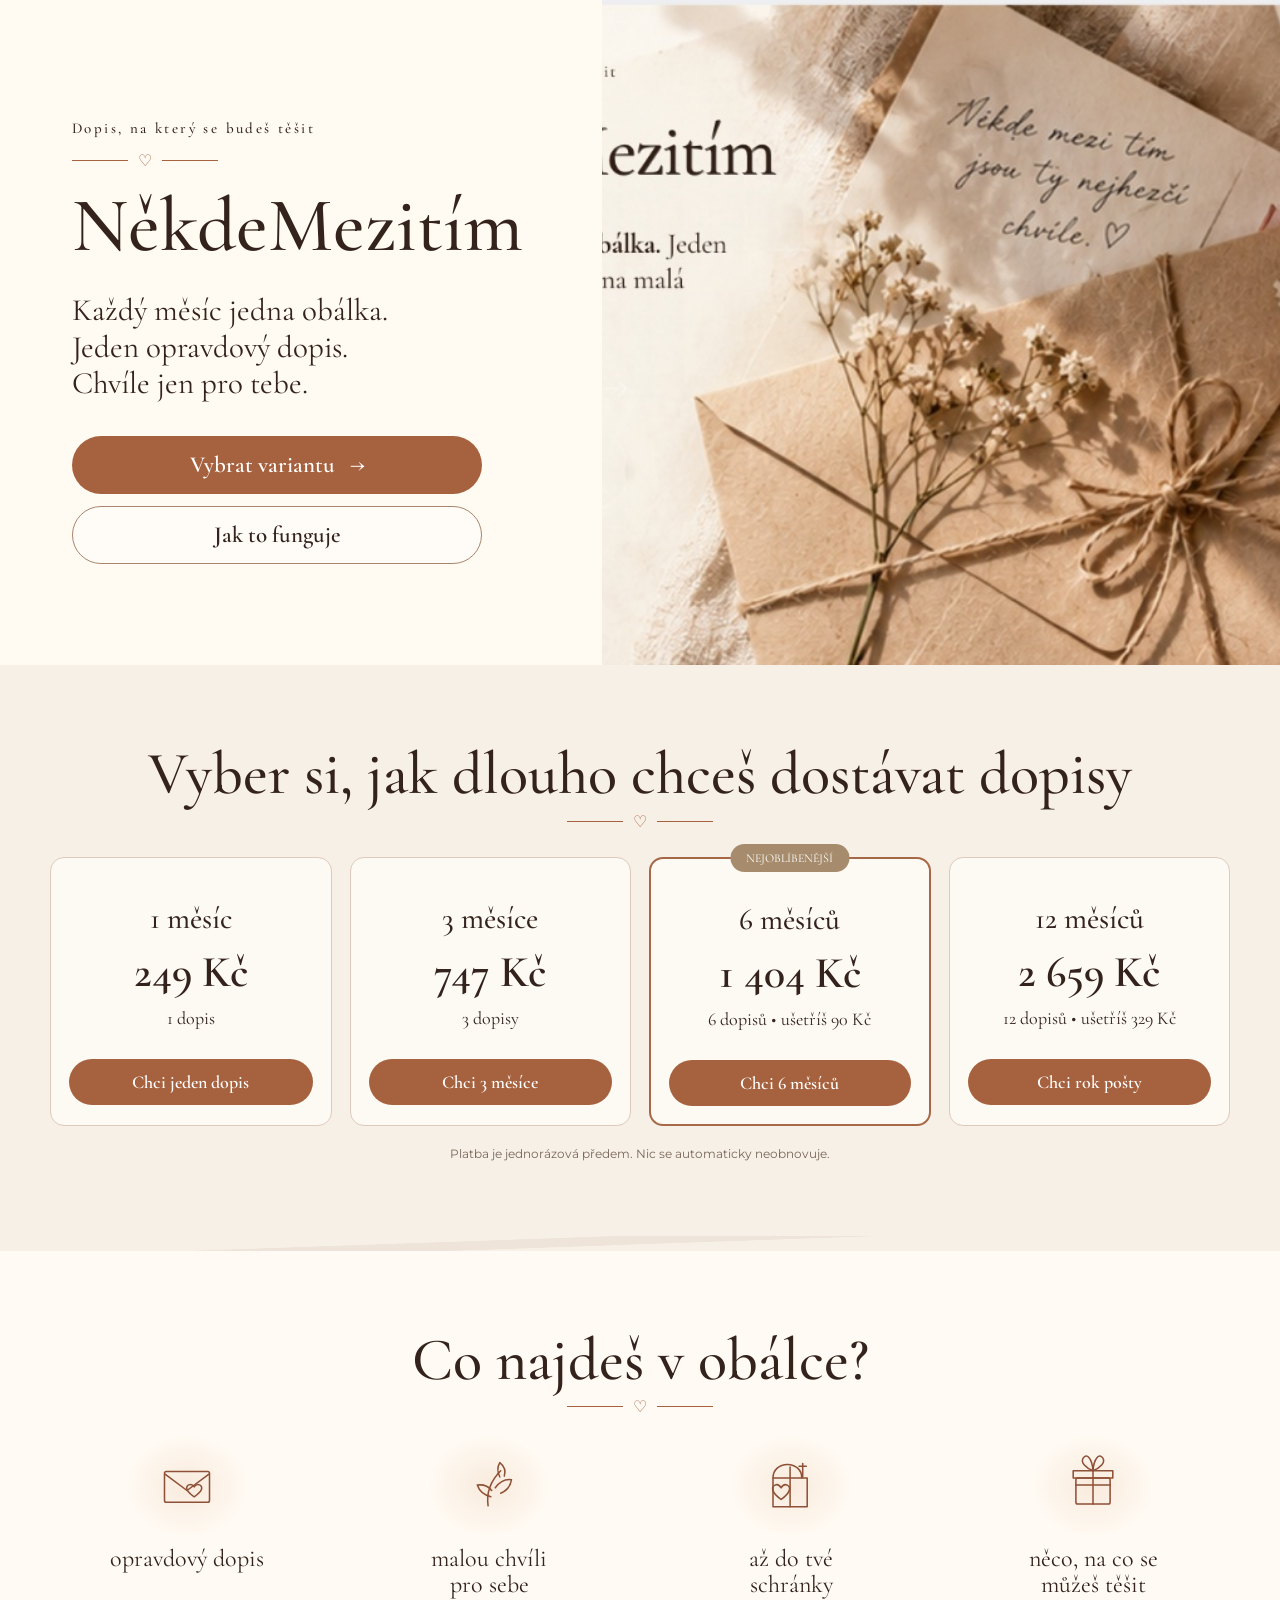
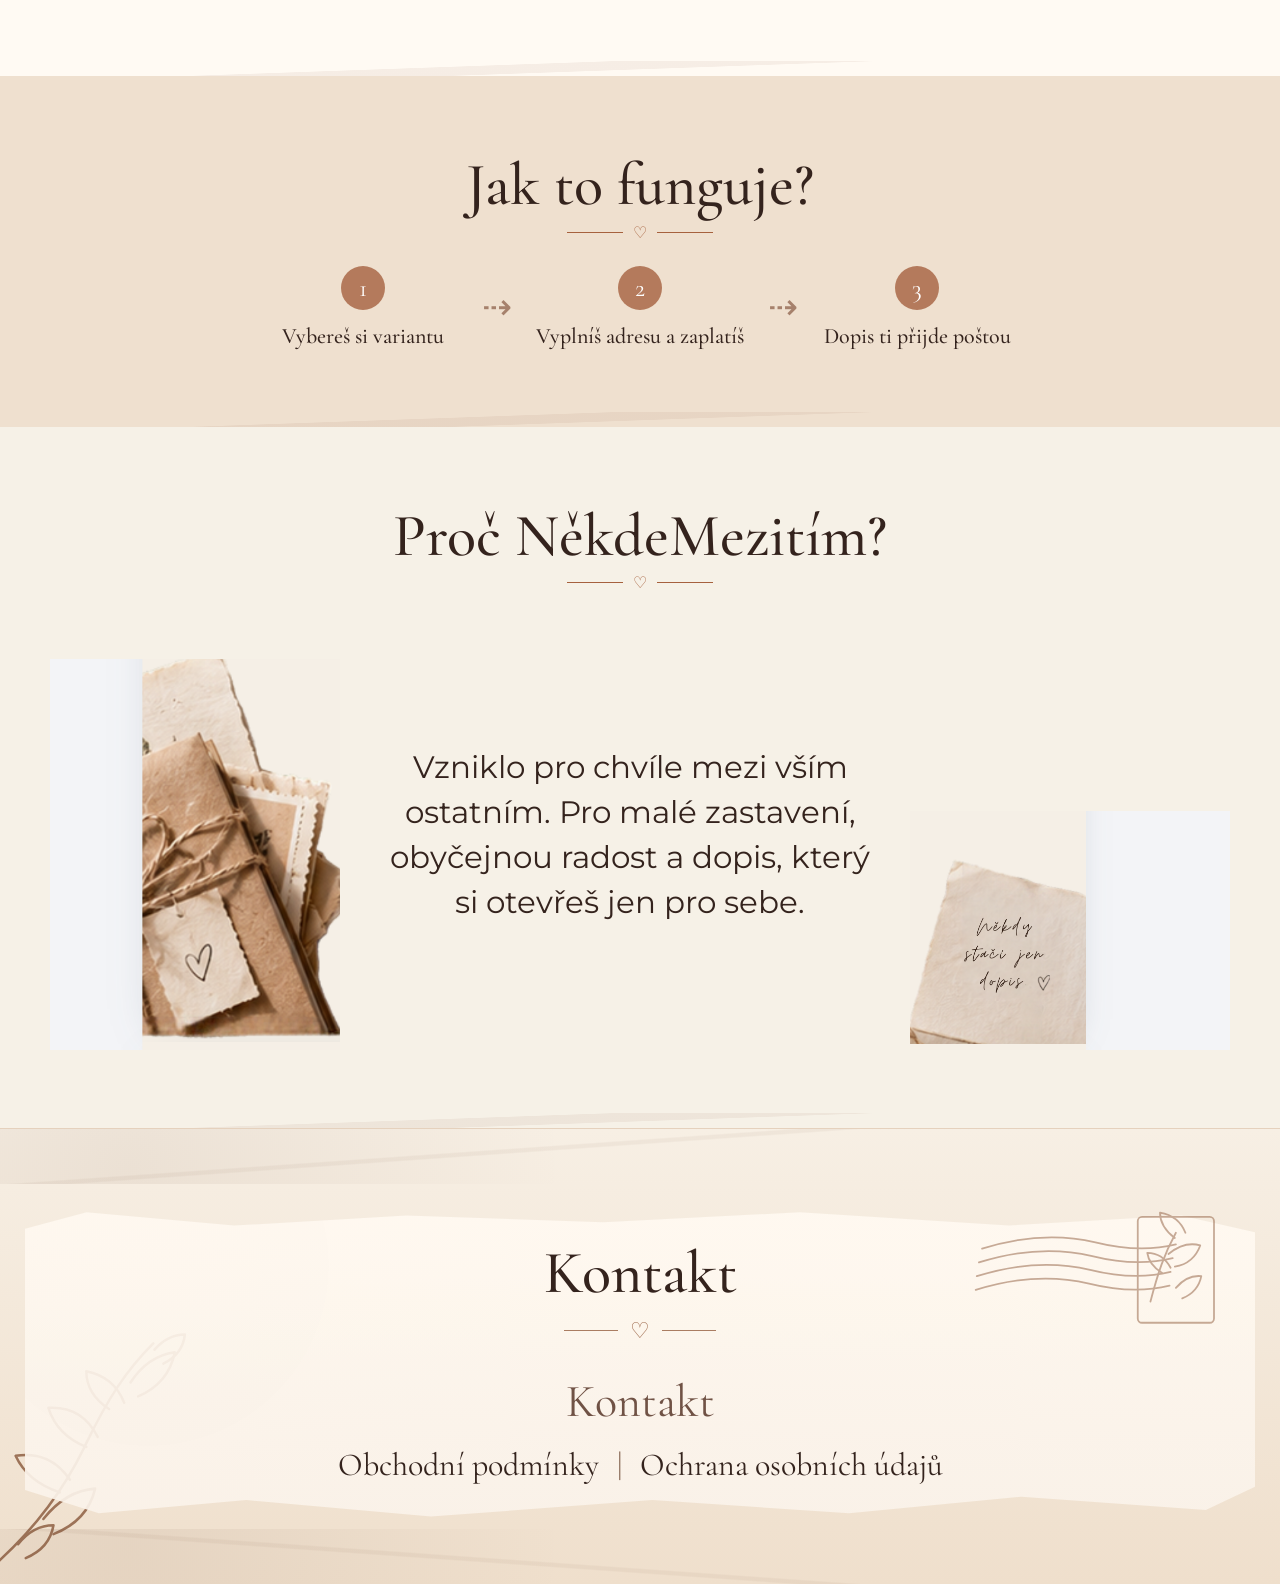
==== commit acafb0a8: "Add files via upload" ====
--- a/index.html
+++ b/index.html
@@ -7,7 +7,6 @@
   <meta name="description" content="Každý měsíc jedna obálka. Jeden opravdový dopis. Chvíle jen pro tebe.">
   <link rel="preconnect" href="https://fonts.googleapis.com">
   <link rel="preconnect" href="https://fonts.gstatic.com" crossorigin>
-  <link rel="preconnect" href="https://form.simpleshop.cz">
   <link rel="stylesheet" href="styles.css">
 </head>
 <body>
@@ -21,7 +20,7 @@
       <p class="hero-lead">
         Každý měsíc jedna obálka.<br>
         Jeden opravdový dopis.<br>
-        <strong>Chvíle jen pro tebe.</strong>
+        Chvíle jen pro tebe.
       </p>
       <div class="hero-actions">
         <a class="btn btn-primary" href="#varianty">Vybrat variantu <span>→</span></a>
@@ -40,36 +39,32 @@
 
       <div class="cards">
         <article class="card">
-          <div class="botanical">⌇</div>
           <h3>1 měsíc</h3>
           <div class="price">249 Kč</div>
           <p>1 dopis</p>
-          <a class="card-btn" data-plan="one" href="https://form.simpleshop.cz/Aa4YL/buy/">Chci jeden dopis</a>
+          <a class="card-btn" href="https://form.simpleshop.cz/Aa4YL/buy/" target="_blank" rel="noopener">Chci jeden dopis</a>
         </article>
 
         <article class="card">
-          <div class="botanical">⌇</div>
           <h3>3 měsíce</h3>
           <div class="price">747 Kč</div>
           <p>3 dopisy</p>
-          <a class="card-btn" data-plan="three" href="https://form.simpleshop.cz/oPR24/buy/">Chci 3 měsíce</a>
+          <a class="card-btn" href="https://form.simpleshop.cz/oPR24/buy/" target="_blank" rel="noopener">Chci 3 měsíce</a>
         </article>
 
         <article class="card featured">
           <div class="badge">NEJOBLÍBENĚJŠÍ</div>
-          <div class="botanical">⌇</div>
           <h3>6 měsíců</h3>
           <div class="price">1 404 Kč</div>
           <p>6 dopisů • ušetříš 90 Kč</p>
-          <a class="card-btn" data-plan="six" href="https://form.simpleshop.cz/0Ma5P/buy/">Chci 6 měsíců</a>
+          <a class="card-btn" href="https://form.simpleshop.cz/0Ma5P/buy/" target="_blank" rel="noopener">Chci 6 měsíců</a>
         </article>
 
         <article class="card">
-          <div class="botanical">⌇</div>
           <h3>12 měsíců</h3>
           <div class="price">2 659 Kč</div>
           <p>12 dopisů • ušetříš 329 Kč</p>
-          <a class="card-btn" data-plan="twelve" href="https://form.simpleshop.cz/9XlzE/buy/">Chci rok pošty</a>
+          <a class="card-btn" href="https://form.simpleshop.cz/9XlzE/buy/" target="_blank" rel="noopener">Chci rok pošty</a>
         </article>
       </div>
       <p class="fineprint">Platba je jednorázová předem. Nic se automaticky neobnovuje.</p>
@@ -122,12 +117,12 @@
         <div class="benefit">
           <div class="wash">
             <svg viewBox="0 0 80 80" aria-hidden="true">
-              <rect x="21" y="31" width="38" height="33" rx="2"/>
-              <path d="M18 31h44v-9H18z"/>
-              <path d="M40 22v42"/>
+              <rect x="21" y="31" width="38" height="29" rx="2"/>
+              <path d="M18 31h44v-8H18z"/>
+              <path d="M40 23v37"/>
               <path d="M21 39h38"/>
-              <path d="M40 22c-8-2-14-8-11-13 4-6 10 0 11 13Z"/>
-              <path d="M40 22c8-2 14-8 11-13-4-6-10 0-11 13Z"/>
+              <path d="M40 23c-8-3-14-9-11-14 4-6 10 0 11 14Z"/>
+              <path d="M40 23c8-3 14-9 11-14-4-6-10 0-11 14Z"/>
             </svg>
           </div>
           <p>něco, na co se<br>můžeš těšit</p>
@@ -152,17 +147,21 @@
   </section>
 
   <section class="section why">
-    <div class="container why-grid">
-      <div class="why-copy">
+    <div class="container why-wrap">
+      <div class="why-intro">
         <h2>Proč NěkdeMezitím?</h2>
-        <div class="ornament left-ornament"><span></span>♡<span></span></div>
-        <p class="lead">Vzniklo pro chvíle mezi vším ostatním. Pro malé zastavení, obyčejnou radost a dopis, který si otevřeš jen pro sebe.</p>
-        <blockquote>„Někdy stačí jen dopis.“</blockquote>
-      </div>
-
-      <div class="polaroids" aria-label="NěkdeMezitím atmosféra">
-        <figure class="polaroid p1"><img src="assets/why-1.jpg" alt=""></figure>
-        <figure class="polaroid p2"><img src="assets/why-2.jpg" alt=""></figure>
+        <div class="ornament"><span></span>♡<span></span></div>
+      </div>
+      <div class="why-content">
+        <div class="why-side why-side-left">
+          <img src="assets/why-left.png" alt="Papírové dopisy a obálky">
+        </div>
+        <div class="why-copy">
+          <p class="lead center-lead">Vzniklo pro chvíle mezi vším ostatním. Pro malé zastavení, obyčejnou radost a dopis, který si otevřeš jen pro sebe.</p>
+        </div>
+        <div class="why-side why-side-right">
+          <img src="assets/why-right.png" alt="Ruční vzkaz na papíře">
+        </div>
       </div>
     </div>
   </section>
@@ -179,15 +178,20 @@
       <path d="M24 168c8-10 17-15 28-15-2 12-10 21-22 26"/>
     </svg>
 
-    <div class="footer-center">
-      <a class="footer-contact" href="https://nekdemezi.my.canva.site/" target="_blank" rel="noopener">Kontakt</a>
-      <div class="footer-ornament"><span></span>♡<span></span></div>
-
-      <nav class="footer-legal" aria-label="Právní odkazy">
-        <a href="https://storage-panda.vyfakturuj.cz/company/0/105/105073/op/obchodni-podminky-nekdemezitim.pdf?v=1791972075" target="_blank" rel="noopener">Obchodní podmínky</a>
-        <span>|</span>
-        <a href="https://canva.link/0u3glng6o15reeq" target="_blank" rel="noopener">Ochrana osobních údajů</a>
-      </nav>
+    <div class="footer-paper">
+      <div class="footer-center">
+        <h2 class="footer-title">Kontakt</h2>
+        <div class="footer-ornament"><span></span>♡<span></span></div>
+
+        <nav class="footer-links" aria-label="Právní odkazy">
+          <a class="footer-contact-link" href="https://nekdemezi.my.canva.site/" target="_blank" rel="noopener">Kontakt</a>
+          <div class="footer-legal-row">
+            <a href="https://storage-panda.vyfakturuj.cz/company/0/105/105073/op/obchodni-podminky-nekdemezitim.pdf?v=1791972075" target="_blank" rel="noopener">Obchodní podmínky</a>
+            <span>|</span>
+            <a href="https://canva.link/0u3glng6o15reeq" target="_blank" rel="noopener">Ochrana osobních údajů</a>
+          </div>
+        </nav>
+      </div>
     </div>
 
     <svg class="footer-postmark" viewBox="0 0 250 170" aria-hidden="true">
@@ -201,78 +205,9 @@
       <path d="M184 50c10-8 20-11 30-8-4 11-12 18-24 20"/>
       <path d="M178 68c-8-5-13-11-14-19 10 0 17 5 22 14"/>
       <path d="M191 82c7-8 15-12 24-11-2 10-8 17-18 21"/>
-      <path d="M120 115c5-8 15-8 19 0 4-8 14-8 19 0 0 9-10 16-19 23-9-7-19-14-19-23Z"/>
     </svg>
   </footer>
 
 </main>
-
-<!--
-  SimpleShop formuláře jsou stále vložené přímo na tomto webu.
-  Kliknutí na prodejní tlačítko otevře příslušný formulář v modálním okně.
-  href zároveň obsahuje přímý /buy/ odkaz jako záložní funkci.
--->
-<div class="modal" id="buy-modal" aria-hidden="true">
-  <div class="modal-bg" data-close></div>
-  <div class="modal-box" role="dialog" aria-modal="true">
-    <button class="modal-close" data-close aria-label="Zavřít">×</button>
-
-    <div class="form-panel" data-form="one">
-      <div data-SimpleShopForm="Aa4YL"></div>
-    </div>
-    <div class="form-panel" data-form="three">
-      <div data-SimpleShopForm="oPR24"></div>
-    </div>
-    <div class="form-panel" data-form="six">
-      <div data-SimpleShopForm="0Ma5P"></div>
-    </div>
-    <div class="form-panel" data-form="twelve">
-      <div data-SimpleShopForm="9XlzE"></div>
-    </div>
-  </div>
-</div>
-
-<script>
-(function(i,s,o,g,r,a,m){
-  i[r]=i[r]||function(){(i[r].q=i[r].q||[]).push(arguments)};
-  i[r].l=1*new Date();
-  a=s.createElement(o); m=s.getElementsByTagName(o)[0];
-  a.async=1; a.src=g; m.parentNode.insertBefore(a,m);
-})(window,document,"script","https://form.simpleshop.cz/prj/js/SimpleShopService.js","sss");
-
-["Aa4YL","oPR24","0Ma5P","9XlzE"].forEach(function(id){
-  sss("createForm", id);
-});
-
-const modal = document.getElementById("buy-modal");
-const formPanels = [...document.querySelectorAll(".form-panel")];
-
-document.querySelectorAll("[data-plan]").forEach(link => {
-  link.addEventListener("click", function(e){
-    e.preventDefault();
-    const plan = link.dataset.plan;
-    formPanels.forEach(panel => panel.classList.toggle("active", panel.dataset.form === plan));
-    modal.classList.add("open");
-    modal.setAttribute("aria-hidden","false");
-    document.body.classList.add("modal-open");
-  });
-});
-
-document.querySelectorAll("[data-close]").forEach(el => {
-  el.addEventListener("click", function(){
-    modal.classList.remove("open");
-    modal.setAttribute("aria-hidden","true");
-    document.body.classList.remove("modal-open");
-  });
-});
-
-document.addEventListener("keydown", e => {
-  if(e.key === "Escape"){
-    modal.classList.remove("open");
-    modal.setAttribute("aria-hidden","true");
-    document.body.classList.remove("modal-open");
-  }
-});
-</script>
 </body>
 </html>
--- a/styles.css
+++ b/styles.css
@@ -1,11 +1,12 @@
-@import url('https://fonts.googleapis.com/css2?family=Cormorant+Garamond:wght@400;500;600&family=Montserrat:wght@400;500&display=swap');
+@import url("https://fonts.googleapis.com/css2?family=Cormorant+Garamond:wght@400;500;600&family=Montserrat:wght@400;500&display=swap");
 
 :root{
   --cream:#f7f0e5;
   --cream2:#f1e3d3;
   --paper:#fffaf2;
+  --paper-soft:#f6ede1;
   --ink:#34231d;
-  --brown:#9f5a38;
+  --brown:#a6613e;
   --brown2:#81452e;
   --muted:#79665a;
   --line:#c8aa93;
@@ -13,214 +14,79 @@
 *{box-sizing:border-box}
 html{scroll-behavior:smooth}
 body{margin:0;background:var(--cream);color:var(--ink);font-family:Montserrat,Arial,sans-serif}
-body.modal-open{overflow:hidden}
 img{display:block;max-width:100%}
 a{color:inherit}
 .container{width:min(1180px,100%);margin:auto}
 .section{padding:78px 24px;position:relative}
 .section:after{content:"";position:absolute;left:0;right:0;bottom:-1px;height:16px;background:linear-gradient(178deg,transparent 35%,rgba(129,69,46,.07) 36% 50%,transparent 51%)}
 
-h1,h2,h3,blockquote{font-family:"Cormorant Garamond",Georgia,serif}
-h2{font-size:clamp(40px,4.7vw,64px);line-height:1;font-weight:500;text-align:center;margin:0}
-
-/* HERO */
-.hero{max-width:1366px;margin:auto;display:grid;grid-template-columns:42% 58%;min-height:665px;background:var(--paper)}
-.hero-copy{padding:72px 54px 54px 72px;display:flex;flex-direction:column;justify-content:center}
+h1,h2,h3,blockquote,.price,.hero-lead,.benefit p,.step strong,.card-btn,.btn,.footer-title,.footer-links{font-family:"Cormorant Garamond",Georgia,serif}
+h2{font-size:clamp(40px,4.7vw,64px);line-height:1.04;font-weight:500;text-align:center;margin:0}
+.hero{max-width:1366px;margin:auto;display:grid;grid-template-columns:47% 53%;min-height:665px;background:var(--paper);overflow:hidden}
+.hero-copy{padding:72px 44px 54px 72px;display:flex;flex-direction:column;justify-content:center;position:relative;z-index:2}
 .kicker{font:500 15px "Cormorant Garamond",serif;letter-spacing:.16em;margin:0 0 8px}
 .tiny-rule,.ornament{display:flex;align-items:center;justify-content:center;gap:10px;color:var(--brown);font-family:serif;margin:6px 0 20px}
 .tiny-rule{justify-content:flex-start}
-.tiny-rule span,.ornament span{display:block;width:44px;height:1px;background:var(--brown)}
-.hero h1{font-size:clamp(66px,6.8vw,105px);line-height:.92;font-weight:500;margin:0 0 25px}
-.hero-lead{font:31px/1.22 "Cormorant Garamond",Georgia,serif;margin:0 0 34px;max-width:430px}
-.hero-lead strong{font-weight:500}
-.hero-actions{display:flex;flex-direction:column;gap:12px;width:310px;max-width:100%}
-.btn{display:flex;justify-content:center;align-items:center;min-height:52px;padding:12px 22px;border-radius:28px;text-decoration:none;font:600 23px "Cormorant Garamond",serif}
+.tiny-rule span,.ornament span{display:block;width:56px;height:1px;background:var(--brown)}
+.hero h1{font-size:clamp(72px,6vw,96px);line-height:.94;font-weight:500;margin:0 0 30px;max-width:100%}
+.hero-lead{font-size:31px;line-height:1.18;margin:0 0 34px;max-width:430px;font-weight:400}
+.hero-actions{display:flex;flex-direction:column;gap:12px;width:410px;max-width:100%}
+.btn{display:flex;justify-content:center;align-items:center;min-height:58px;padding:12px 22px;border-radius:30px;text-decoration:none;font:600 23px "Cormorant Garamond",serif}
 .btn-primary{background:var(--brown);color:#fff}
 .btn-primary:hover{background:var(--brown2)}
 .btn-primary span{margin-left:15px}
 .btn-secondary{border:1.5px solid #a9856d;background:rgba(255,255,255,.35)}
-.hero-photo{overflow:hidden;min-height:665px}
-.hero-photo img{width:100%;height:100%;object-fit:cover;object-position:center}
-
-/* PRICING */
+.hero-photo{min-height:665px;overflow:hidden}
+.hero-photo img{width:100%;height:100%;object-fit:cover;object-position:64% center;transform:scale(1.03)}
 .pricing{background:#f7f0e6}
 .cards{display:grid;grid-template-columns:repeat(4,1fr);gap:18px;margin-top:26px}
-.card{position:relative;border:1px solid #decabc;border-radius:14px;background:rgba(255,253,248,.72);padding:30px 18px 18px;text-align:center}
+.card{position:relative;border:1px solid #decabc;border-radius:14px;background:rgba(255,253,248,.72);padding:34px 18px 18px;text-align:center}
 .card.featured{border-color:#a76848;border-width:2px}
 .badge{position:absolute;top:-15px;left:50%;transform:translateX(-50%);padding:7px 16px;border-radius:18px;background:#a68c6c;color:white;font:12px "Cormorant Garamond",serif;white-space:nowrap}
-.botanical{font:40px "Cormorant Garamond",serif;color:var(--brown);transform:rotate(-12deg);height:46px}
-.card h3{font-size:30px;font-weight:500;margin:4px 0}
+.card h3{font-size:30px;font-weight:500;margin:8px 0}
 .price{font:600 44px "Cormorant Garamond",serif;margin:3px 0}
 .card p{min-height:35px;font:18px "Cormorant Garamond",serif;margin:8px 0 17px}
 .card-btn{display:block;border-radius:24px;background:var(--brown);color:white;padding:12px 8px;text-decoration:none;font:600 18px "Cormorant Garamond",serif}
 .card-btn:hover{background:var(--brown2)}
 .fineprint{text-align:center;font-size:12px;color:var(--muted);margin-top:20px}
-
-/* BENEFITS */
 .envelope{background:#fffaf3}
 .benefits{display:grid;grid-template-columns:repeat(4,1fr);gap:28px;text-align:center;margin-top:20px}
 .wash{width:120px;height:100px;margin:0 auto 10px;background:radial-gradient(ellipse at center,rgba(224,171,130,.20),rgba(224,171,130,0) 72%);display:grid;place-items:center}
 .wash svg{width:72px;height:72px;fill:none;stroke:#8e5036;stroke-width:1.7;stroke-linecap:round;stroke-linejoin:round}
-.benefit p{font:24px/1.08 "Cormorant Garamond",serif;margin:0}
-
-/* HOW */
+.benefit p{font-size:24px;line-height:1.08;margin:0}
 .how{background:#efe0cf}
 .steps{display:flex;align-items:center;justify-content:center;gap:24px;margin-top:24px}
 .step{text-align:center;min-width:190px}
 .step span{display:grid;place-items:center;width:44px;height:44px;border-radius:50%;background:#b47a5c;color:white;margin:0 auto 13px;font:25px "Cormorant Garamond",serif}
 .step strong{font:500 22px "Cormorant Garamond",serif}
 .dash{font:36px "Cormorant Garamond",serif;color:#a6816c}
-
-/* WHY */
-.why{background:#fffaf2}
-.why-grid{display:grid;grid-template-columns:.95fr 1.05fr;gap:64px;align-items:center}
-.why-copy h2{text-align:left}
-.left-ornament{justify-content:flex-start;margin-bottom:22px}
-.lead{font:27px/1.34 "Cormorant Garamond",serif;margin:0}
-blockquote{margin:24px 0 0;padding:12px 0 12px 22px;border-left:2px solid var(--brown);font:italic 30px/1.2 "Cormorant Garamond",serif}
-.polaroids{position:relative;height:455px}
-.polaroid{position:absolute;margin:0;background:#fdf9f2;padding:13px 13px 38px;box-shadow:0 15px 30px rgba(54,35,28,.16);width:55%}
-.polaroid img{width:100%;height:340px;object-fit:cover}
-.p1{left:5%;top:32px;transform:rotate(-6deg)}
-.p2{right:3%;top:10px;transform:rotate(7deg)}
-
-/* FOOTER */
-.footer{
-  position:relative;
-  min-height:290px;
-  padding:64px 25px 54px;
-  background:
-    radial-gradient(circle at 14% 18%, rgba(169,126,91,.06), transparent 24%),
-    radial-gradient(circle at 86% 74%, rgba(169,126,91,.05), transparent 25%),
-    linear-gradient(180deg,#f3e6d6 0%,#efdeca 100%);
-  text-align:center;
-  overflow:hidden;
-  border-top:1px solid rgba(141,94,65,.10);
-}
-.footer:before,
-.footer:after{
-  content:"";
-  position:absolute;
-  left:0;right:0;
-  height:18px;
-  background:
-    linear-gradient(176deg,transparent 0 34%,rgba(113,74,50,.055) 35% 38%,transparent 39% 100%);
-  pointer-events:none;
-}
+.why{background:#f6f1e7}
+.why-wrap{max-width:1400px}
+.why-intro{margin-bottom:28px}
+.why-content{display:grid;grid-template-columns:300px minmax(360px, 1fr) 320px;align-items:center;gap:30px;min-height:430px}
+.why-side{display:flex;align-items:flex-end;justify-content:center;height:100%}
+.why-side-left{justify-content:flex-start}
+.why-side-right{justify-content:flex-end}
+.why-side img{max-width:100%;height:auto;object-fit:contain}
+.why-side-left img{width:290px}
+.why-side-right img{width:320px}
+.center-lead{font-size:31px;line-height:1.45;text-align:center;max-width:620px;margin:0 auto}
+.footer{position:relative;padding:70px 25px 54px;background:linear-gradient(180deg,#f7efe4 0%,#efdfcc 100%);overflow:hidden;border-top:1px solid rgba(141,94,65,.10)}
+.footer:before,.footer:after{content:"";position:absolute;left:0;right:0;height:55px;pointer-events:none;background:radial-gradient(circle at 10% 70%, rgba(107,71,48,.08), transparent 38%),linear-gradient(176deg,transparent 0 38%,rgba(113,74,50,.06) 39% 41%,transparent 42% 100%)}
 .footer:before{top:0}
 .footer:after{bottom:0;transform:scaleY(-1)}
-
-.footer-center{
-  position:relative;
-  z-index:2;
-  width:min(760px,100%);
-  margin:0 auto;
-}
-.footer-contact{
-  display:inline-block;
-  font:500 clamp(42px,5vw,62px)/1 "Cormorant Garamond",serif;
-  text-decoration:none;
-  color:var(--ink);
-  margin:0 0 6px;
-}
-.footer-contact:hover{color:var(--brown)}
-.footer-ornament{
-  display:flex;
-  justify-content:center;
-  align-items:center;
-  gap:12px;
-  color:#9f6c4f;
-  margin:10px 0 38px;
-  font-size:22px;
-}
-.footer-ornament span{
-  width:54px;
-  height:1px;
-  background:#aa7d62;
-}
-.footer-legal{
-  display:flex;
-  justify-content:center;
-  align-items:center;
-  gap:16px;
-  flex-wrap:wrap;
-  font:22px/1.35 "Cormorant Garamond",serif;
-}
-.footer-legal a{
-  text-decoration:underline;
-  text-underline-offset:5px;
-  text-decoration-thickness:1px;
-}
-.footer-legal a:hover{color:var(--brown)}
-.footer-legal span{color:#8f705d}
-
-.footer-sprig{
-  position:absolute;
-  left:-18px;
-  bottom:-9px;
-  width:300px;
-  height:220px;
-  fill:none;
-  stroke:#8b5b3e;
-  stroke-width:2;
-  stroke-linecap:round;
-  stroke-linejoin:round;
-  opacity:.82;
-}
-.footer-postmark{
-  position:absolute;
-  right:18px;
-  bottom:34px;
-  width:250px;
-  height:170px;
-  fill:none;
-  stroke:#9a6b4e;
-  stroke-width:1.7;
-  stroke-linecap:round;
-  stroke-linejoin:round;
-  opacity:.70;
-}
-
-/* MODAL / EMBEDDED SIMLESHOP */
-.modal{display:none;position:fixed;inset:0;z-index:9999}
-.modal.open{display:block}
-.modal-bg{position:absolute;inset:0;background:rgba(44,29,23,.60);backdrop-filter:blur(3px)}
-.modal-box{position:relative;z-index:2;width:min(900px,calc(100% - 24px));max-height:94vh;overflow:auto;margin:3vh auto;background:#fffdf9;border-radius:18px;padding:28px 20px;box-shadow:0 30px 80px rgba(0,0,0,.25)}
-.modal-close{position:sticky;top:0;float:right;z-index:3;width:42px;height:42px;border-radius:50%;border:1px solid #d4bdaa;background:#fff;cursor:pointer;font-size:28px;line-height:1}
-.form-panel{display:none}
-.form-panel.active{display:block}
-
-@media(max-width:900px){
-  .hero{grid-template-columns:1fr;min-height:0}
-  .hero-copy{text-align:center;align-items:center;padding:48px 26px 35px}
-  .tiny-rule{justify-content:center}
-  .hero-photo{min-height:420px}
-  .hero h1{font-size:74px}
-  .hero-lead{font-size:28px}
-  .cards{grid-template-columns:repeat(2,1fr)}
-  .benefits{grid-template-columns:repeat(2,1fr)}
-  .why-grid{grid-template-columns:1fr}
-  .why-copy h2{text-align:center}
-  .left-ornament{justify-content:center}
-}
-@media(max-width:600px){
-  .section{padding:58px 17px}
-  .hero-copy{padding:38px 19px 30px}
-  .hero h1{font-size:54px}
-  .hero-lead{font-size:25px}
-  .hero-photo{min-height:330px}
-  .cards{grid-template-columns:1fr}
-  .benefits{grid-template-columns:1fr 1fr;gap:20px 8px}
-  .benefit p{font-size:20px}
-  .wash{width:100px}
-  .steps{flex-direction:column}
-  .dash{transform:rotate(90deg);line-height:1}
-  .polaroids{height:340px}
-  .polaroid{width:58%;padding:9px 9px 28px}
-  .polaroid img{height:250px}
-  .footer{min-height:255px;padding:48px 18px 40px}
-  .footer-ornament{margin-bottom:28px}
-  .footer-legal{gap:9px;font-size:18px}
-  .footer-sprig{width:190px;height:150px;left:-55px;bottom:-20px;opacity:.45}
-  .footer-postmark{width:150px;height:110px;right:-35px;bottom:5px;opacity:.38}
-}
+.footer-paper{position:relative;max-width:1600px;margin:0 auto;padding:44px 22px;background:linear-gradient(180deg, rgba(255,249,241,.92), rgba(250,242,233,.92)),radial-gradient(circle at 10% 20%, rgba(171,128,93,.06), transparent 28%);border-radius:8px;clip-path:polygon(0 9%, 5% 4%, 17% 8%, 31% 5%, 47% 7%, 63% 4%, 80% 8%, 94% 5%, 100% 10%, 100% 87%, 96% 94%, 81% 90%, 67% 95%, 51% 91%, 33% 96%, 18% 91%, 6% 95%, 0 88%);box-shadow:0 10px 40px rgba(94,62,41,.08)}
+.footer-center{position:relative;z-index:2;width:min(960px,100%);margin:0 auto;text-align:center}
+.footer-title{font-size:clamp(44px,4.7vw,64px);line-height:1;margin:0}
+.footer-ornament{display:flex;justify-content:center;align-items:center;gap:12px;color:#9f6c4f;margin:14px 0 34px;font-size:22px}
+.footer-ornament span{width:54px;height:1px;background:#aa7d62}
+.footer-links{display:flex;flex-direction:column;align-items:center;gap:20px}
+.footer-contact-link{font-size:46px;line-height:1;text-decoration:none;color:#705245}
+.footer-contact-link:hover,.footer-legal-row a:hover{color:var(--brown)}
+.footer-legal-row{display:flex;justify-content:center;align-items:center;gap:18px;flex-wrap:wrap;font-size:32px;line-height:1.3}
+.footer-legal-row a{text-decoration:none}
+.footer-legal-row span{color:#8f705d}
+.footer-sprig{position:absolute;left:-18px;bottom:12px;width:340px;height:240px;fill:none;stroke:#8b5b3e;stroke-width:2;stroke-linecap:round;stroke-linejoin:round;opacity:.82}
+.footer-postmark{position:absolute;right:34px;top:72px;width:280px;height:180px;fill:none;stroke:#9a6b4e;stroke-width:1.7;stroke-linecap:round;stroke-linejoin:round;opacity:.55}
+@media(max-width:1100px){.hero{grid-template-columns:1fr;min-height:0}.hero-copy{text-align:center;align-items:center;padding:48px 26px 35px}.tiny-rule{justify-content:center}.hero-photo{min-height:420px}.hero h1{font-size:74px}.hero-lead{font-size:28px}.cards{grid-template-columns:repeat(2,1fr)}.benefits{grid-template-columns:repeat(2,1fr)}.why-content{grid-template-columns:1fr;gap:24px}.why-side-left,.why-side-right{justify-content:center}.why-side-left img,.why-side-right img{width:min(360px,100%)}}
+@media(max-width:720px){.section{padding:58px 17px}.hero-copy{padding:38px 19px 30px}.hero h1{font-size:54px}.hero-lead{font-size:25px}.hero-photo{min-height:330px}.hero-actions{width:100%}.cards{grid-template-columns:1fr}.benefits{grid-template-columns:1fr 1fr;gap:20px 8px}.benefit p{font-size:20px}.wash{width:100px}.steps{flex-direction:column}.dash{transform:rotate(90deg);line-height:1}.center-lead{font-size:26px}.footer{padding:48px 18px 40px}.footer-title{font-size:48px}.footer-contact-link{font-size:34px}.footer-legal-row{gap:10px;font-size:22px}.footer-sprig{width:200px;height:160px;left:-52px;bottom:0;opacity:.46}.footer-postmark{width:140px;height:96px;right:-12px;top:72px;opacity:.35}}
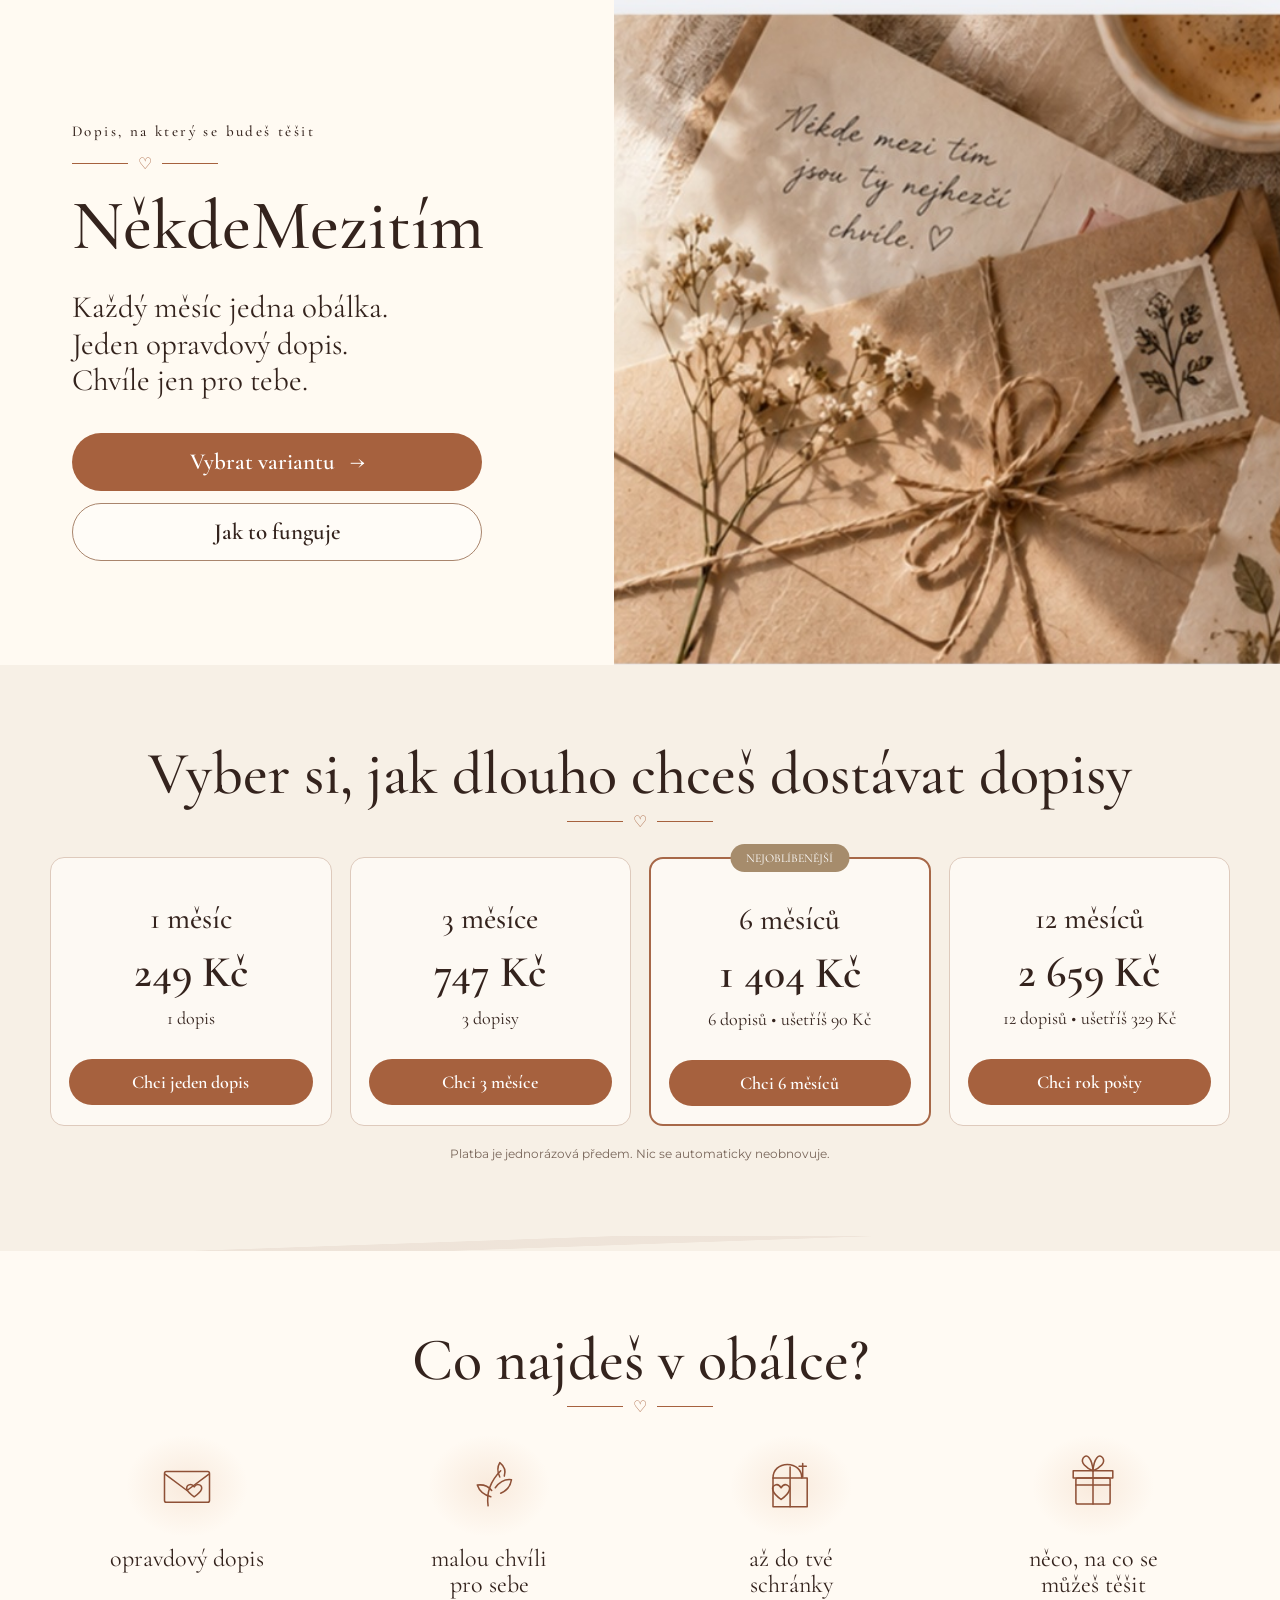
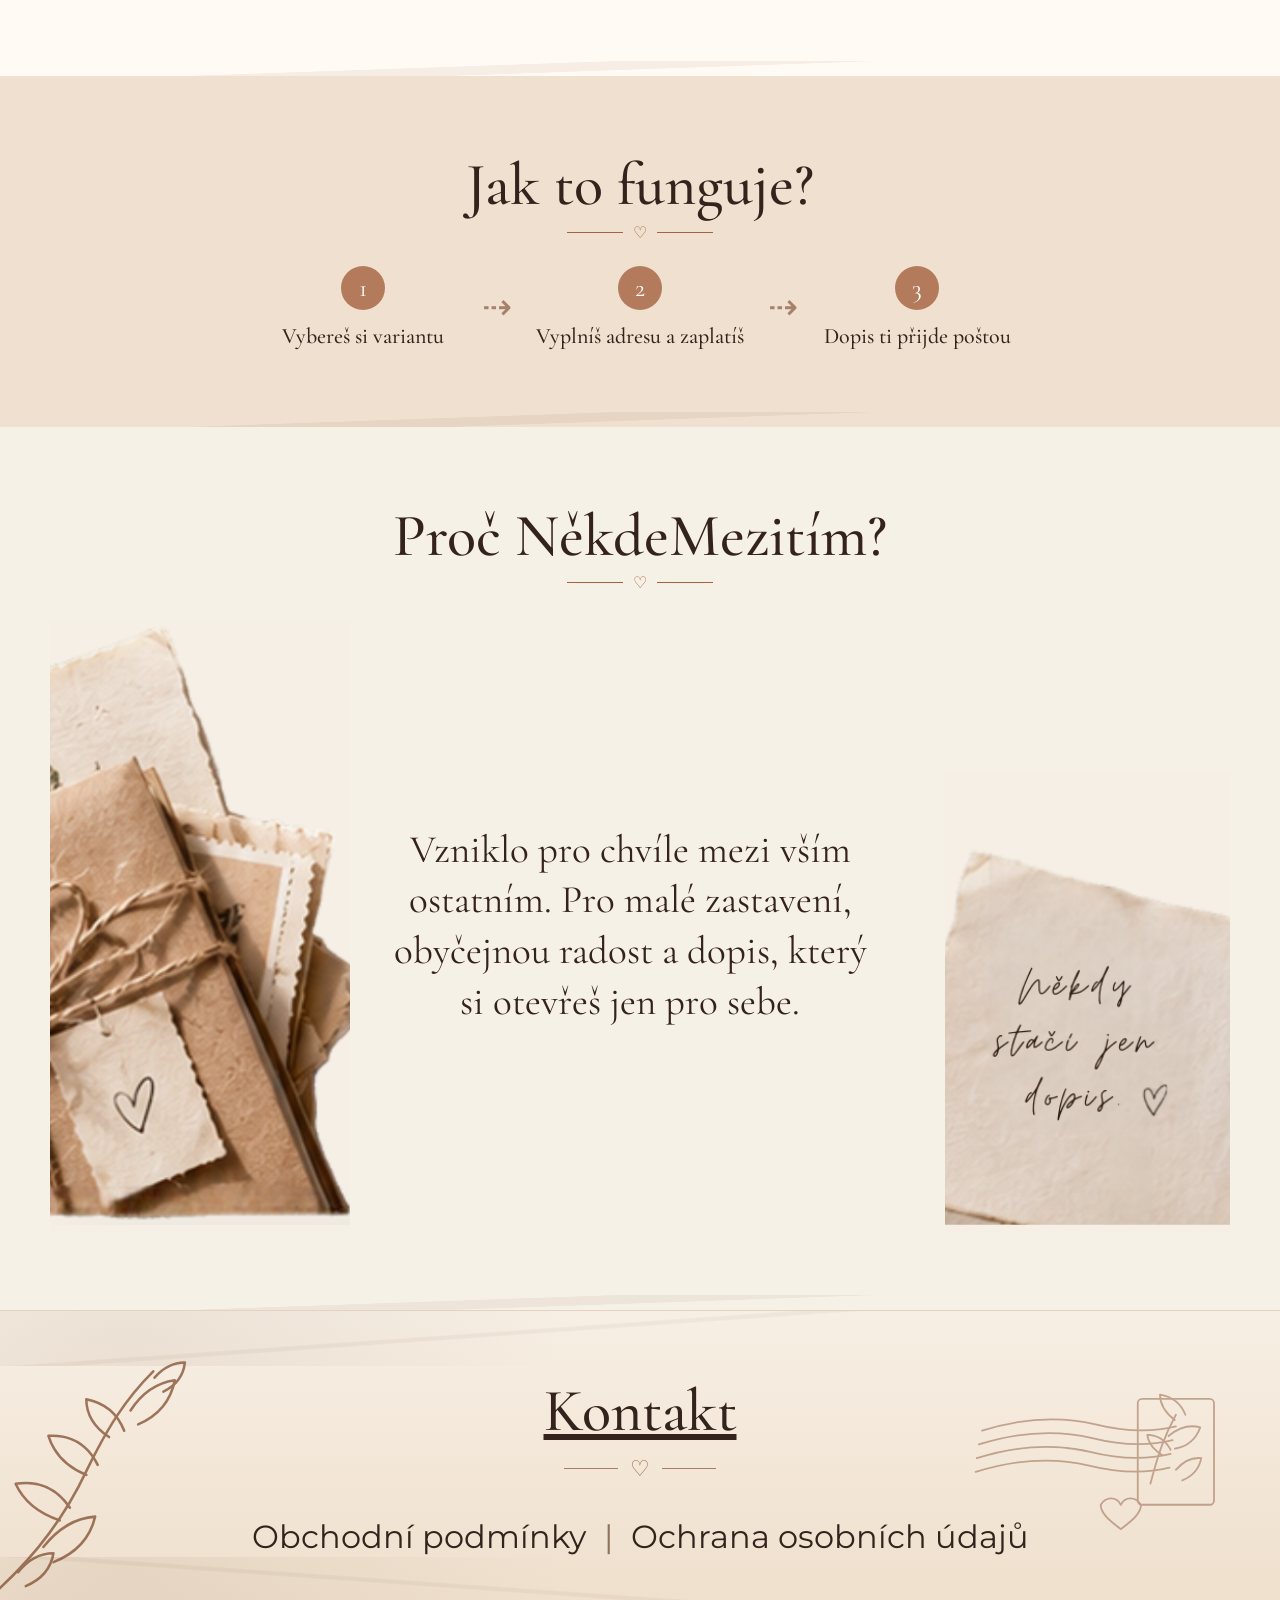
==== commit 3c3f4a81: "Add files via upload" ====
--- a/index.html
+++ b/index.html
@@ -178,20 +178,17 @@
       <path d="M24 168c8-10 17-15 28-15-2 12-10 21-22 26"/>
     </svg>
 
-    <div class="footer-paper">
-      <div class="footer-center">
+    <div class="footer-center">
+      <a class="footer-title-link" href="https://nekdemezi.my.canva.site/" target="_blank" rel="noopener">
         <h2 class="footer-title">Kontakt</h2>
-        <div class="footer-ornament"><span></span>♡<span></span></div>
-
-        <nav class="footer-links" aria-label="Právní odkazy">
-          <a class="footer-contact-link" href="https://nekdemezi.my.canva.site/" target="_blank" rel="noopener">Kontakt</a>
-          <div class="footer-legal-row">
-            <a href="https://storage-panda.vyfakturuj.cz/company/0/105/105073/op/obchodni-podminky-nekdemezitim.pdf?v=1791972075" target="_blank" rel="noopener">Obchodní podmínky</a>
-            <span>|</span>
-            <a href="https://canva.link/0u3glng6o15reeq" target="_blank" rel="noopener">Ochrana osobních údajů</a>
-          </div>
-        </nav>
-      </div>
+      </a>
+      <div class="footer-ornament"><span></span>♡<span></span></div>
+
+      <nav class="footer-legal-row" aria-label="Právní odkazy">
+        <a href="https://storage-panda.vyfakturuj.cz/company/0/105/105073/op/obchodni-podminky-nekdemezitim.pdf?v=1791972075" target="_blank" rel="noopener">Obchodní podmínky</a>
+        <span>|</span>
+        <a href="https://canva.link/0u3glng6o15reeq" target="_blank" rel="noopener">Ochrana osobních údajů</a>
+      </nav>
     </div>
 
     <svg class="footer-postmark" viewBox="0 0 250 170" aria-hidden="true">
@@ -205,6 +202,7 @@
       <path d="M184 50c10-8 20-11 30-8-4 11-12 18-24 20"/>
       <path d="M178 68c-8-5-13-11-14-19 10 0 17 5 22 14"/>
       <path d="M191 82c7-8 15-12 24-11-2 10-8 17-18 21"/>
+      <path d="M120 115c5-8 15-8 19 0 4-8 14-8 19 0 0 9-10 16-19 23-9-7-19-14-19-23Z"/>
     </svg>
   </footer>
 
--- a/styles.css
+++ b/styles.css
@@ -22,13 +22,13 @@
 
 h1,h2,h3,blockquote,.price,.hero-lead,.benefit p,.step strong,.card-btn,.btn,.footer-title,.footer-links{font-family:"Cormorant Garamond",Georgia,serif}
 h2{font-size:clamp(40px,4.7vw,64px);line-height:1.04;font-weight:500;text-align:center;margin:0}
-.hero{max-width:1366px;margin:auto;display:grid;grid-template-columns:47% 53%;min-height:665px;background:var(--paper);overflow:hidden}
+.hero{max-width:1366px;margin:auto;display:grid;grid-template-columns:48% 52%;min-height:665px;background:var(--paper);overflow:hidden}
 .hero-copy{padding:72px 44px 54px 72px;display:flex;flex-direction:column;justify-content:center;position:relative;z-index:2}
 .kicker{font:500 15px "Cormorant Garamond",serif;letter-spacing:.16em;margin:0 0 8px}
 .tiny-rule,.ornament{display:flex;align-items:center;justify-content:center;gap:10px;color:var(--brown);font-family:serif;margin:6px 0 20px}
 .tiny-rule{justify-content:flex-start}
 .tiny-rule span,.ornament span{display:block;width:56px;height:1px;background:var(--brown)}
-.hero h1{font-size:clamp(72px,6vw,96px);line-height:.94;font-weight:500;margin:0 0 30px;max-width:100%}
+.hero h1{font-size:clamp(68px,5.5vw,92px);line-height:.94;font-weight:500;margin:0 0 30px;max-width:100%;white-space:nowrap}
 .hero-lead{font-size:31px;line-height:1.18;margin:0 0 34px;max-width:430px;font-weight:400}
 .hero-actions{display:flex;flex-direction:column;gap:12px;width:410px;max-width:100%}
 .btn{display:flex;justify-content:center;align-items:center;min-height:58px;padding:12px 22px;border-radius:30px;text-decoration:none;font:600 23px "Cormorant Garamond",serif}
@@ -37,7 +37,7 @@
 .btn-primary span{margin-left:15px}
 .btn-secondary{border:1.5px solid #a9856d;background:rgba(255,255,255,.35)}
 .hero-photo{min-height:665px;overflow:hidden}
-.hero-photo img{width:100%;height:100%;object-fit:cover;object-position:64% center;transform:scale(1.03)}
+.hero-photo img{width:100%;height:100%;object-fit:cover;object-position:center center;transform:none}
 .pricing{background:#f7f0e6}
 .cards{display:grid;grid-template-columns:repeat(4,1fr);gap:18px;margin-top:26px}
 .card{position:relative;border:1px solid #decabc;border-radius:14px;background:rgba(255,253,248,.72);padding:34px 18px 18px;text-align:center}
@@ -70,12 +70,12 @@
 .why-side img{max-width:100%;height:auto;object-fit:contain}
 .why-side-left img{width:290px}
 .why-side-right img{width:320px}
-.center-lead{font-size:31px;line-height:1.45;text-align:center;max-width:620px;margin:0 auto}
+.center-lead{font:400 39px/1.3 "Cormorant Garamond",Georgia,serif;text-align:center;max-width:690px;margin:0 auto}
 .footer{position:relative;padding:70px 25px 54px;background:linear-gradient(180deg,#f7efe4 0%,#efdfcc 100%);overflow:hidden;border-top:1px solid rgba(141,94,65,.10)}
 .footer:before,.footer:after{content:"";position:absolute;left:0;right:0;height:55px;pointer-events:none;background:radial-gradient(circle at 10% 70%, rgba(107,71,48,.08), transparent 38%),linear-gradient(176deg,transparent 0 38%,rgba(113,74,50,.06) 39% 41%,transparent 42% 100%)}
 .footer:before{top:0}
 .footer:after{bottom:0;transform:scaleY(-1)}
-.footer-paper{position:relative;max-width:1600px;margin:0 auto;padding:44px 22px;background:linear-gradient(180deg, rgba(255,249,241,.92), rgba(250,242,233,.92)),radial-gradient(circle at 10% 20%, rgba(171,128,93,.06), transparent 28%);border-radius:8px;clip-path:polygon(0 9%, 5% 4%, 17% 8%, 31% 5%, 47% 7%, 63% 4%, 80% 8%, 94% 5%, 100% 10%, 100% 87%, 96% 94%, 81% 90%, 67% 95%, 51% 91%, 33% 96%, 18% 91%, 6% 95%, 0 88%);box-shadow:0 10px 40px rgba(94,62,41,.08)}
+.footer-paper-unused{position:relative;max-width:1600px;margin:0 auto;padding:44px 22px;background:linear-gradient(180deg, rgba(255,249,241,.92), rgba(250,242,233,.92)),radial-gradient(circle at 10% 20%, rgba(171,128,93,.06), transparent 28%);border-radius:8px;clip-path:polygon(0 9%, 5% 4%, 17% 8%, 31% 5%, 47% 7%, 63% 4%, 80% 8%, 94% 5%, 100% 10%, 100% 87%, 96% 94%, 81% 90%, 67% 95%, 51% 91%, 33% 96%, 18% 91%, 6% 95%, 0 88%);box-shadow:0 10px 40px rgba(94,62,41,.08)}
 .footer-center{position:relative;z-index:2;width:min(960px,100%);margin:0 auto;text-align:center}
 .footer-title{font-size:clamp(44px,4.7vw,64px);line-height:1;margin:0}
 .footer-ornament{display:flex;justify-content:center;align-items:center;gap:12px;color:#9f6c4f;margin:14px 0 34px;font-size:22px}
@@ -89,4 +89,10 @@
 .footer-sprig{position:absolute;left:-18px;bottom:12px;width:340px;height:240px;fill:none;stroke:#8b5b3e;stroke-width:2;stroke-linecap:round;stroke-linejoin:round;opacity:.82}
 .footer-postmark{position:absolute;right:34px;top:72px;width:280px;height:180px;fill:none;stroke:#9a6b4e;stroke-width:1.7;stroke-linecap:round;stroke-linejoin:round;opacity:.55}
 @media(max-width:1100px){.hero{grid-template-columns:1fr;min-height:0}.hero-copy{text-align:center;align-items:center;padding:48px 26px 35px}.tiny-rule{justify-content:center}.hero-photo{min-height:420px}.hero h1{font-size:74px}.hero-lead{font-size:28px}.cards{grid-template-columns:repeat(2,1fr)}.benefits{grid-template-columns:repeat(2,1fr)}.why-content{grid-template-columns:1fr;gap:24px}.why-side-left,.why-side-right{justify-content:center}.why-side-left img,.why-side-right img{width:min(360px,100%)}}
-@media(max-width:720px){.section{padding:58px 17px}.hero-copy{padding:38px 19px 30px}.hero h1{font-size:54px}.hero-lead{font-size:25px}.hero-photo{min-height:330px}.hero-actions{width:100%}.cards{grid-template-columns:1fr}.benefits{grid-template-columns:1fr 1fr;gap:20px 8px}.benefit p{font-size:20px}.wash{width:100px}.steps{flex-direction:column}.dash{transform:rotate(90deg);line-height:1}.center-lead{font-size:26px}.footer{padding:48px 18px 40px}.footer-title{font-size:48px}.footer-contact-link{font-size:34px}.footer-legal-row{gap:10px;font-size:22px}.footer-sprig{width:200px;height:160px;left:-52px;bottom:0;opacity:.46}.footer-postmark{width:140px;height:96px;right:-12px;top:72px;opacity:.35}}
+@media(max-width:720px){.section{padding:58px 17px}.hero-copy{padding:38px 19px 30px}.hero h1{font-size:54px}.hero-lead{font-size:25px}.hero-photo{min-height:330px}.hero-actions{width:100%}.cards{grid-template-columns:1fr}.benefits{grid-template-columns:1fr 1fr;gap:20px 8px}.benefit p{font-size:20px}.wash{width:100px}.steps{flex-direction:column}.dash{transform:rotate(90deg);line-height:1}.center-lead{font-size:26px}.footer{padding:48px 18px 40px}.footer-title{font-size:48px}.footer-legal-row{gap:10px;font-size:22px}.footer-sprig{width:200px;height:160px;left:-52px;bottom:0;opacity:.46}.footer-postmark{width:140px;height:96px;right:-12px;top:72px;opacity:.35}}
+
+/* FINAL WHY IMAGE CLEANUP */
+.why-side{overflow:hidden;background:transparent}
+.why-side img{background:transparent;border:0;box-shadow:none}
+.why-side-left img{width:300px}
+.why-side-right img{width:285px}
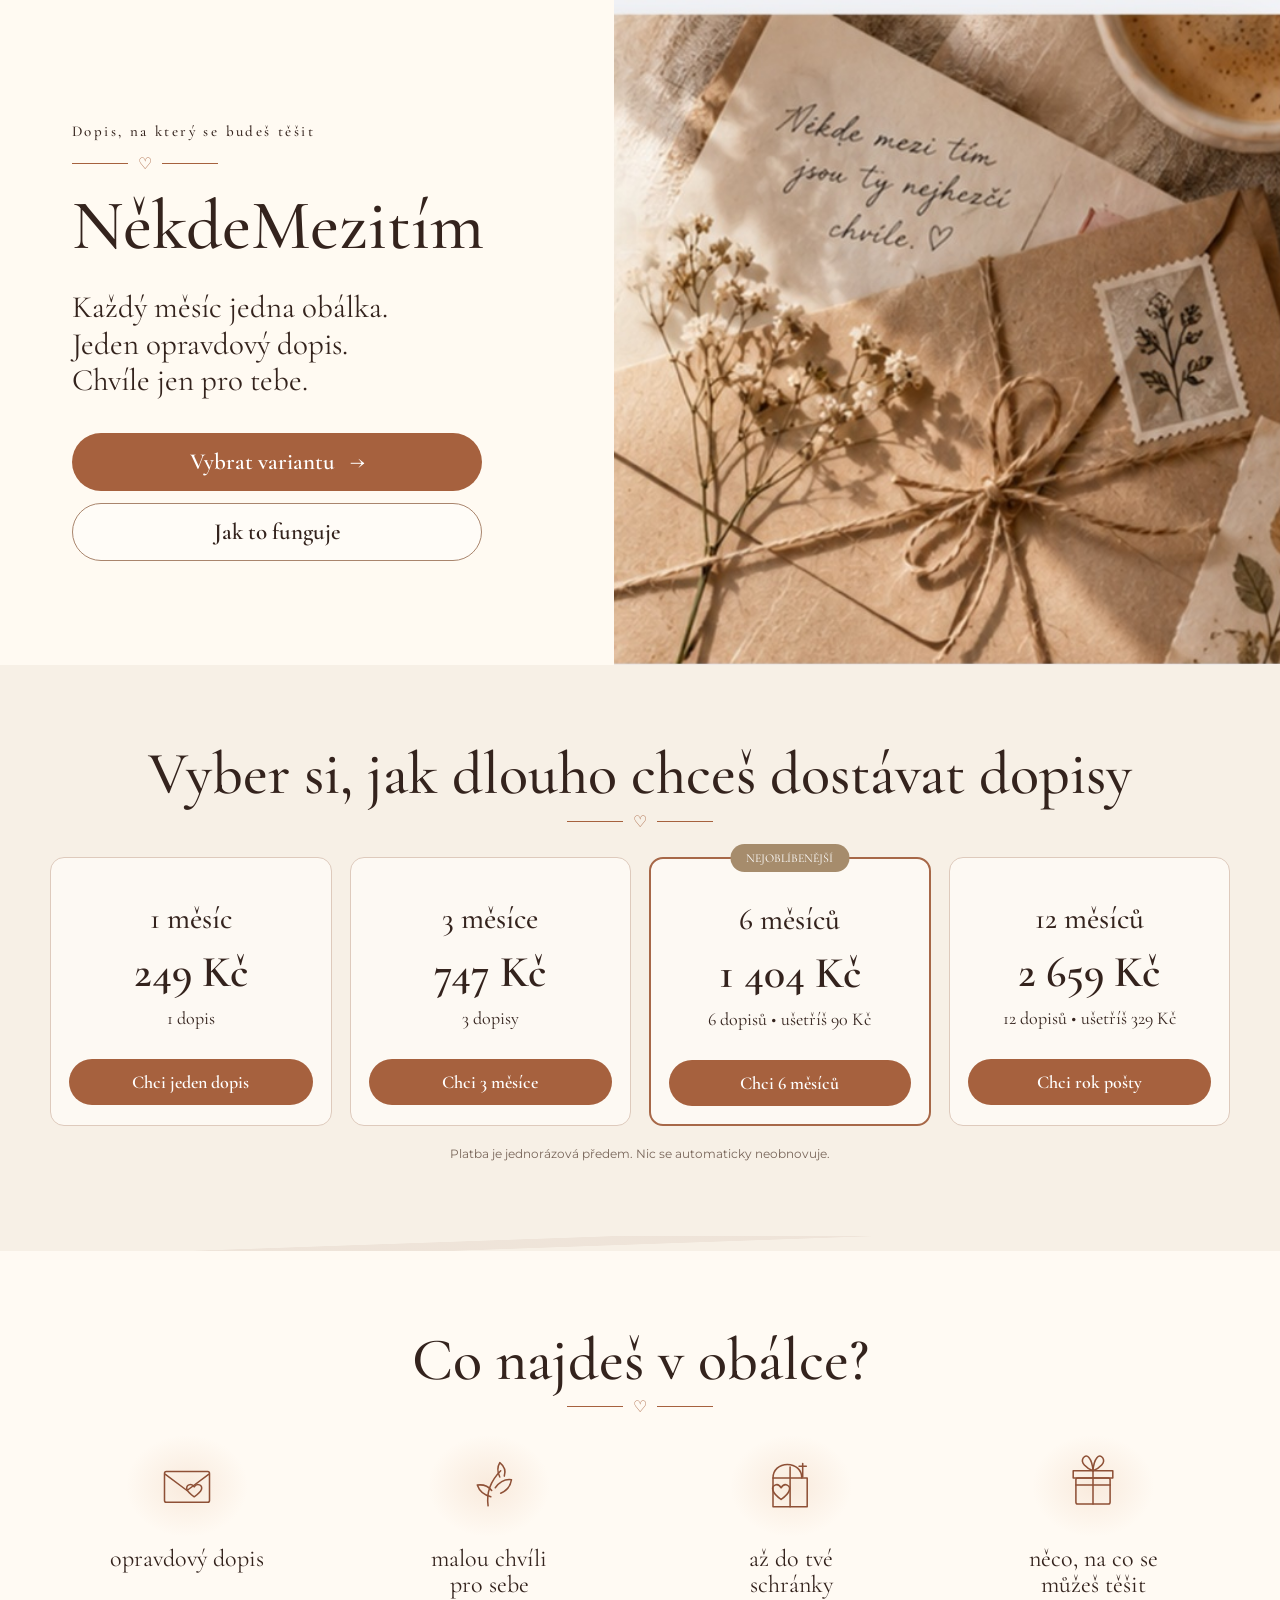
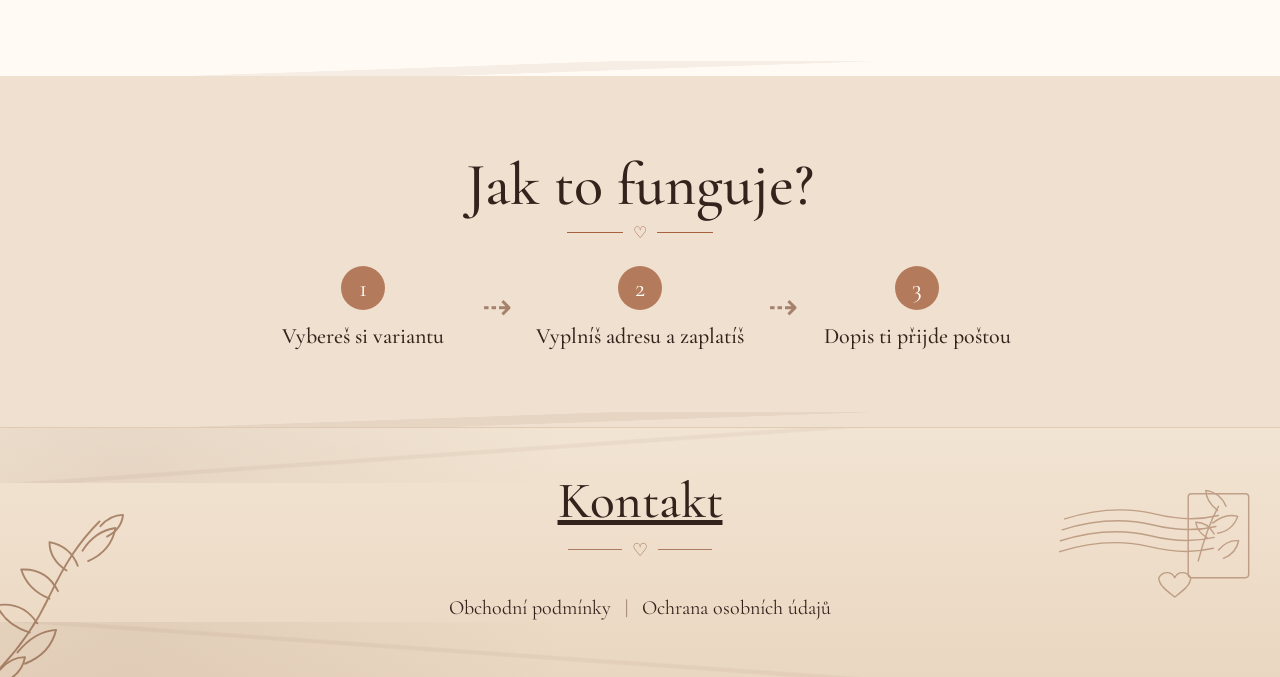
==== commit c808529c: "Add files via upload" ====
--- a/index.html
+++ b/index.html
@@ -145,27 +145,6 @@
       </div>
     </div>
   </section>
-
-  <section class="section why">
-    <div class="container why-wrap">
-      <div class="why-intro">
-        <h2>Proč NěkdeMezitím?</h2>
-        <div class="ornament"><span></span>♡<span></span></div>
-      </div>
-      <div class="why-content">
-        <div class="why-side why-side-left">
-          <img src="assets/why-left.png" alt="Papírové dopisy a obálky">
-        </div>
-        <div class="why-copy">
-          <p class="lead center-lead">Vzniklo pro chvíle mezi vším ostatním. Pro malé zastavení, obyčejnou radost a dopis, který si otevřeš jen pro sebe.</p>
-        </div>
-        <div class="why-side why-side-right">
-          <img src="assets/why-right.png" alt="Ruční vzkaz na papíře">
-        </div>
-      </div>
-    </div>
-  </section>
-
   <footer class="footer">
     <svg class="footer-sprig footer-sprig-left" viewBox="0 0 260 190" aria-hidden="true">
       <path d="M8 182C42 151 63 120 78 88c17-35 31-57 53-79"/>
--- a/styles.css
+++ b/styles.css
@@ -61,38 +61,40 @@
 .step strong{font:500 22px "Cormorant Garamond",serif}
 .dash{font:36px "Cormorant Garamond",serif;color:#a6816c}
 .why{background:#f6f1e7}
-.why-wrap{max-width:1400px}
-.why-intro{margin-bottom:28px}
-.why-content{display:grid;grid-template-columns:300px minmax(360px, 1fr) 320px;align-items:center;gap:30px;min-height:430px}
-.why-side{display:flex;align-items:flex-end;justify-content:center;height:100%}
+.why-wrap{max-width:1080px}
+.why-intro{margin-bottom:8px}
+.why-content{display:grid;grid-template-columns:260px minmax(420px, 520px) 240px;justify-content:center;align-items:start;column-gap:18px;min-height:auto;margin-top:0}
+.why-side{display:flex;align-items:flex-start;justify-content:center;height:100%;padding-top:34px}
 .why-side-left{justify-content:flex-start}
 .why-side-right{justify-content:flex-end}
 .why-side img{max-width:100%;height:auto;object-fit:contain}
-.why-side-left img{width:290px}
-.why-side-right img{width:320px}
-.center-lead{font:400 39px/1.3 "Cormorant Garamond",Georgia,serif;text-align:center;max-width:690px;margin:0 auto}
-.footer{position:relative;padding:70px 25px 54px;background:linear-gradient(180deg,#f7efe4 0%,#efdfcc 100%);overflow:hidden;border-top:1px solid rgba(141,94,65,.10)}
+.why-side-left img{width:250px}
+.why-side-right img{width:225px}
+.center-lead{font:400 28px/1.38 "Cormorant Garamond",Georgia,serif;text-align:center;max-width:650px;margin:0 auto}
+.footer{position:relative;min-height:250px;padding:48px 24px 38px;background:linear-gradient(180deg,#f2e4d3 0%,#ead7c1 100%);text-align:center;overflow:hidden;border-top:1px solid rgba(141,94,65,.10)}
 .footer:before,.footer:after{content:"";position:absolute;left:0;right:0;height:55px;pointer-events:none;background:radial-gradient(circle at 10% 70%, rgba(107,71,48,.08), transparent 38%),linear-gradient(176deg,transparent 0 38%,rgba(113,74,50,.06) 39% 41%,transparent 42% 100%)}
 .footer:before{top:0}
 .footer:after{bottom:0;transform:scaleY(-1)}
 .footer-paper-unused{position:relative;max-width:1600px;margin:0 auto;padding:44px 22px;background:linear-gradient(180deg, rgba(255,249,241,.92), rgba(250,242,233,.92)),radial-gradient(circle at 10% 20%, rgba(171,128,93,.06), transparent 28%);border-radius:8px;clip-path:polygon(0 9%, 5% 4%, 17% 8%, 31% 5%, 47% 7%, 63% 4%, 80% 8%, 94% 5%, 100% 10%, 100% 87%, 96% 94%, 81% 90%, 67% 95%, 51% 91%, 33% 96%, 18% 91%, 6% 95%, 0 88%);box-shadow:0 10px 40px rgba(94,62,41,.08)}
 .footer-center{position:relative;z-index:2;width:min(960px,100%);margin:0 auto;text-align:center}
-.footer-title{font-size:clamp(44px,4.7vw,64px);line-height:1;margin:0}
-.footer-ornament{display:flex;justify-content:center;align-items:center;gap:12px;color:#9f6c4f;margin:14px 0 34px;font-size:22px}
+.footer-title{font:500 clamp(40px,4vw,54px)/1 "Cormorant Garamond",serif;margin:0}
+.footer-ornament{display:flex;justify-content:center;align-items:center;gap:10px;color:#9f6c4f;margin:12px 0 34px;font-size:18px}
 .footer-ornament span{width:54px;height:1px;background:#aa7d62}
 .footer-links{display:flex;flex-direction:column;align-items:center;gap:20px}
 .footer-contact-link{font-size:46px;line-height:1;text-decoration:none;color:#705245}
 .footer-contact-link:hover,.footer-legal-row a:hover{color:var(--brown)}
-.footer-legal-row{display:flex;justify-content:center;align-items:center;gap:18px;flex-wrap:wrap;font-size:32px;line-height:1.3}
+.footer-legal-row{display:flex;justify-content:center;align-items:center;gap:14px;flex-wrap:wrap;font:20px/1.35 "Cormorant Garamond",serif}
 .footer-legal-row a{text-decoration:none}
 .footer-legal-row span{color:#8f705d}
-.footer-sprig{position:absolute;left:-18px;bottom:12px;width:340px;height:240px;fill:none;stroke:#8b5b3e;stroke-width:2;stroke-linecap:round;stroke-linejoin:round;opacity:.82}
-.footer-postmark{position:absolute;right:34px;top:72px;width:280px;height:180px;fill:none;stroke:#9a6b4e;stroke-width:1.7;stroke-linecap:round;stroke-linejoin:round;opacity:.55}
+.footer-sprig{position:absolute;left:-24px;bottom:-18px;width:245px;height:185px;fill:none;stroke:#8b5b3e;stroke-width:2;stroke-linecap:round;stroke-linejoin:round;opacity:.68}
+.footer-postmark{position:absolute;right:12px;top:52px;width:210px;height:145px;fill:none;stroke:#9a6b4e;stroke-width:1.7;stroke-linecap:round;stroke-linejoin:round;opacity:.55}
 @media(max-width:1100px){.hero{grid-template-columns:1fr;min-height:0}.hero-copy{text-align:center;align-items:center;padding:48px 26px 35px}.tiny-rule{justify-content:center}.hero-photo{min-height:420px}.hero h1{font-size:74px}.hero-lead{font-size:28px}.cards{grid-template-columns:repeat(2,1fr)}.benefits{grid-template-columns:repeat(2,1fr)}.why-content{grid-template-columns:1fr;gap:24px}.why-side-left,.why-side-right{justify-content:center}.why-side-left img,.why-side-right img{width:min(360px,100%)}}
-@media(max-width:720px){.section{padding:58px 17px}.hero-copy{padding:38px 19px 30px}.hero h1{font-size:54px}.hero-lead{font-size:25px}.hero-photo{min-height:330px}.hero-actions{width:100%}.cards{grid-template-columns:1fr}.benefits{grid-template-columns:1fr 1fr;gap:20px 8px}.benefit p{font-size:20px}.wash{width:100px}.steps{flex-direction:column}.dash{transform:rotate(90deg);line-height:1}.center-lead{font-size:26px}.footer{padding:48px 18px 40px}.footer-title{font-size:48px}.footer-legal-row{gap:10px;font-size:22px}.footer-sprig{width:200px;height:160px;left:-52px;bottom:0;opacity:.46}.footer-postmark{width:140px;height:96px;right:-12px;top:72px;opacity:.35}}
+@media(max-width:720px){.section{padding:58px 17px}.hero-copy{padding:38px 19px 30px}.hero h1{font-size:54px}.hero-lead{font-size:25px}.hero-photo{min-height:330px}.hero-actions{width:100%}.cards{grid-template-columns:1fr}.benefits{grid-template-columns:1fr 1fr;gap:20px 8px}.benefit p{font-size:20px}.wash{width:100px}.steps{flex-direction:column}.dash{transform:rotate(90deg);line-height:1}.center-lead{font-size:23px}.footer{padding:48px 18px 40px}.footer-title{font-size:38px}.footer-legal-row{gap:8px;font-size:17px}.footer-sprig{width:200px;height:160px;left:-52px;bottom:0;opacity:.46}.footer-postmark{width:140px;height:96px;right:-12px;top:72px;opacity:.35}}
 
 /* FINAL WHY IMAGE CLEANUP */
 .why-side{overflow:hidden;background:transparent}
 .why-side img{background:transparent;border:0;box-shadow:none}
-.why-side-left img{width:300px}
-.why-side-right img{width:285px}
+.why-side-left img{width:250px}
+.why-side-right img{width:225px}
+
+.why-copy{align-self:start;padding-top:34px}
